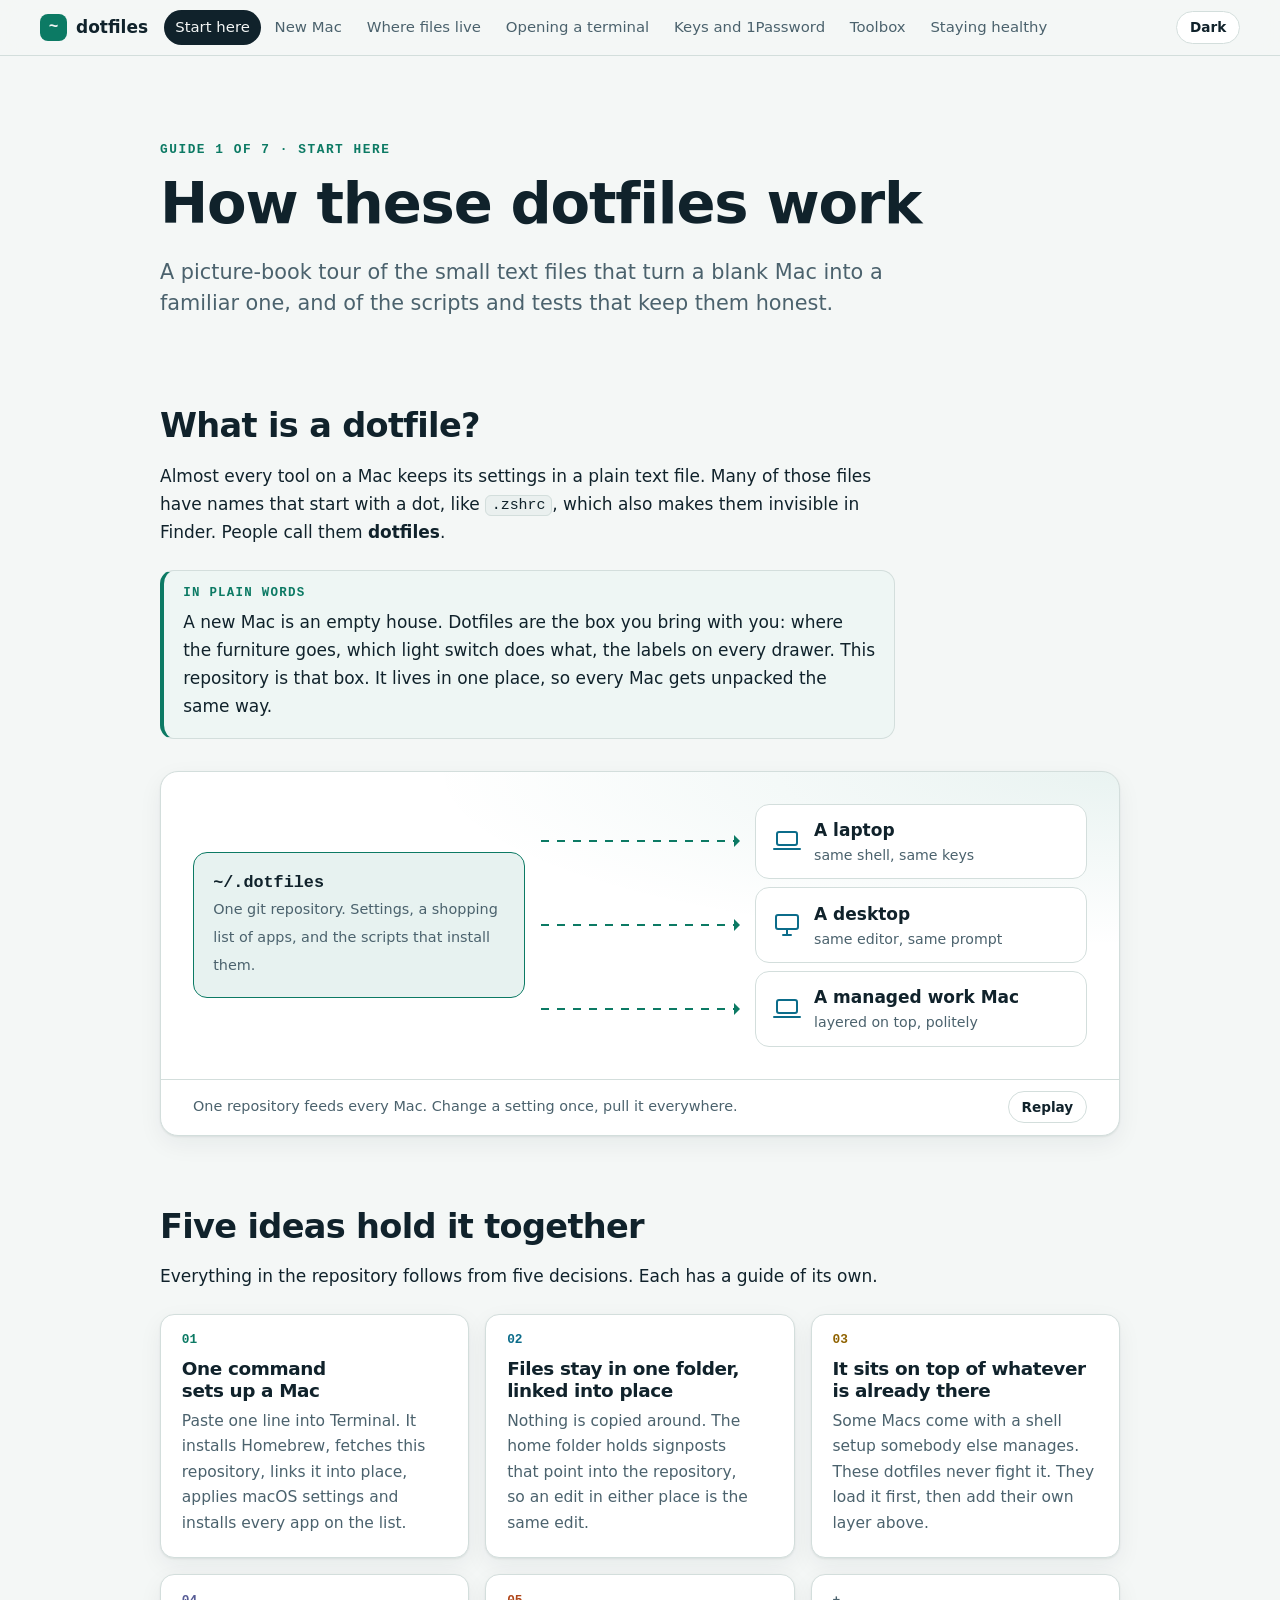
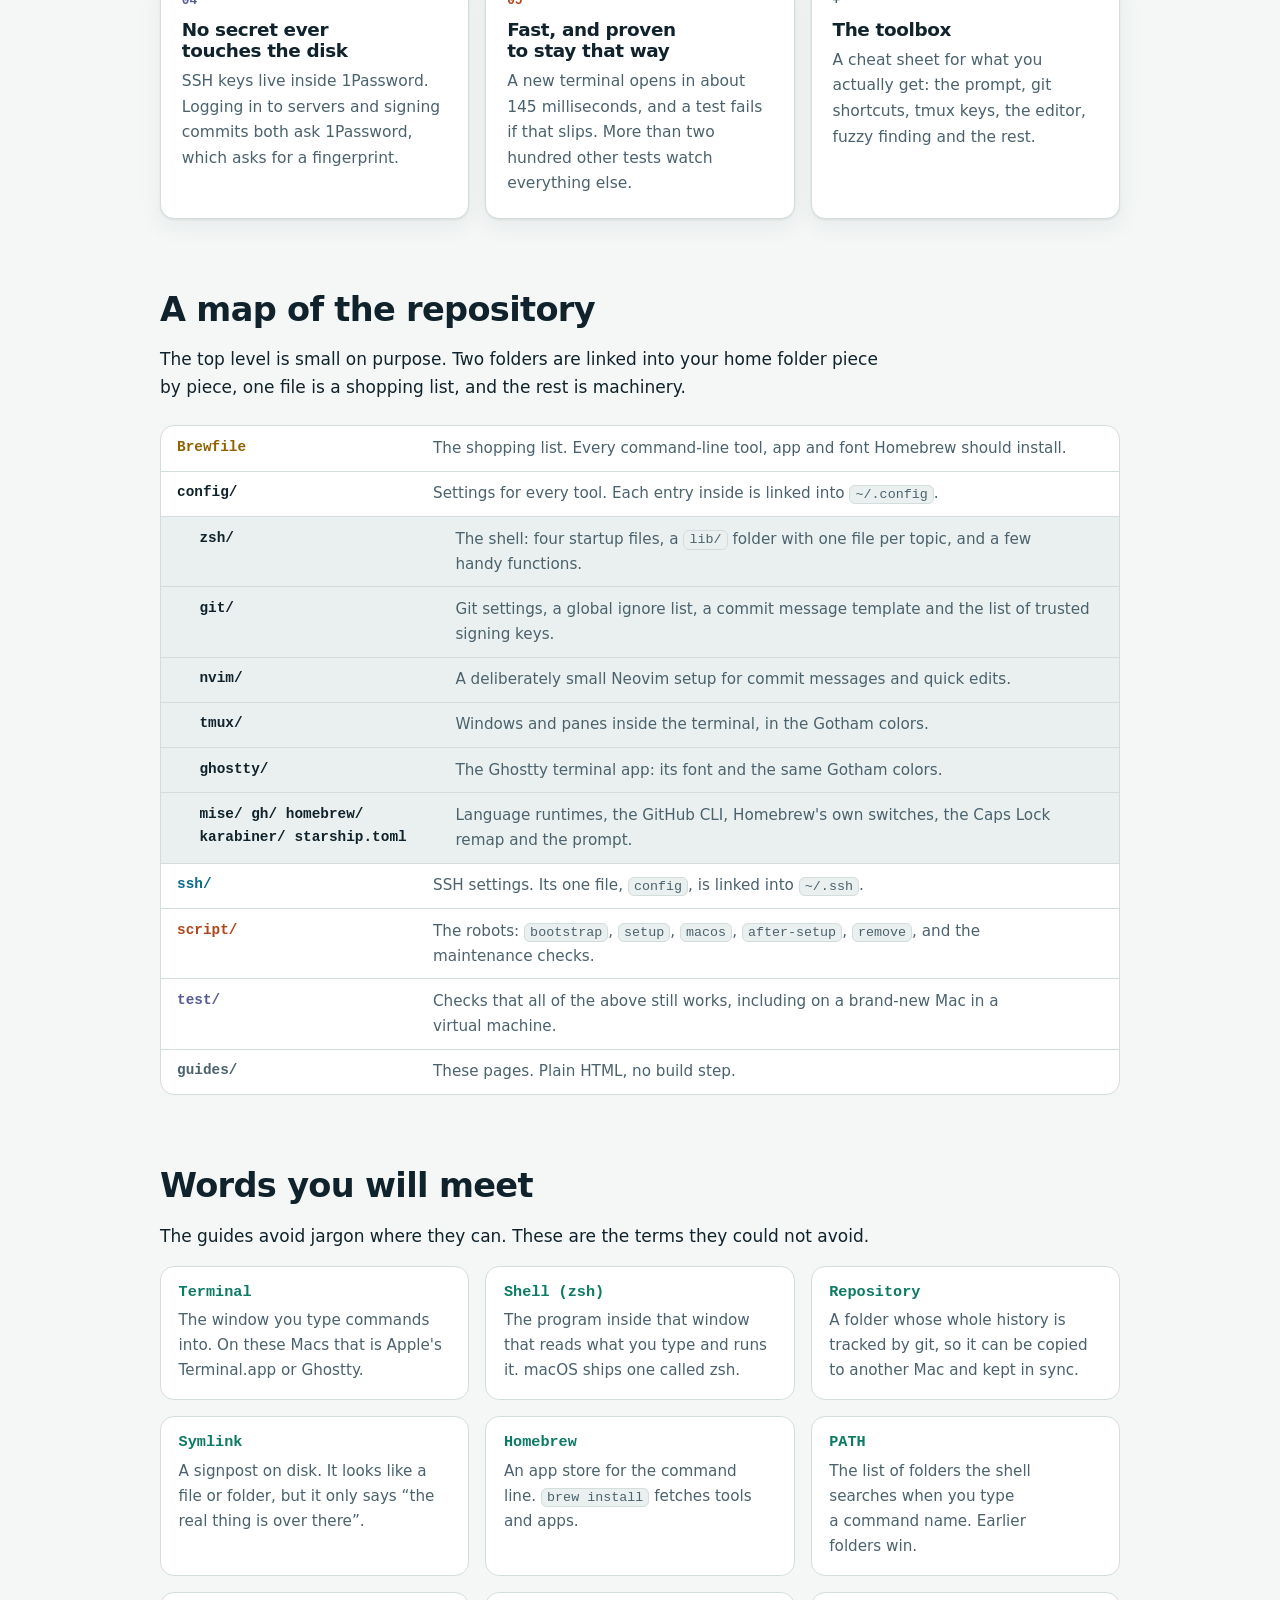
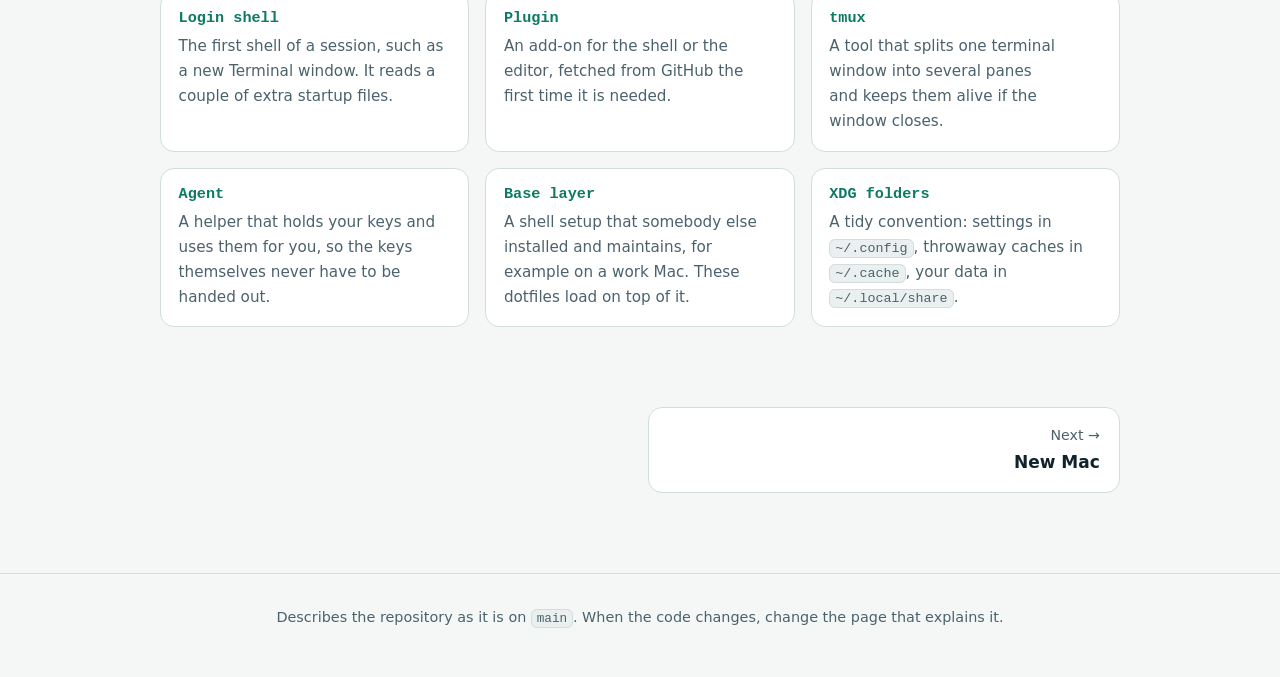
==== guides/index.html @ 1964bd4e "docs: add illustrated guides explaining how the dotfiles work Seven plain-HTML pages under guides/, " ====
<!doctype html>
<html lang="en">
<head>
  <meta charset="utf-8">
  <meta name="viewport" content="width=device-width, initial-scale=1">
  <title>Start here · Dotfiles guides</title>
  <meta name="description" content="A picture-book tour of what these dotfiles do and how they work.">
  <script>
    document.documentElement.classList.add("js");
    try {
      const theme = localStorage.getItem("guides-theme");
      if (theme) document.documentElement.dataset.theme = theme;
    } catch {}
  </script>
  <link rel="stylesheet" href="assets/guide.css">
  <script defer src="assets/guide.js"></script>
</head>
<body>
  <header class="site-header">
    <a class="brand" href="index.html"><span class="brand-mark" aria-hidden="true">~</span> dotfiles</a>
    <nav class="site-nav" aria-label="Guides"><a href="index.html">All guides</a></nav>
    <button class="btn" type="button" data-theme-toggle hidden>Theme</button>
  </header>

  <main>
    <section class="hero">
      <p class="eyebrow">Guide 1 of 7 · Start here</p>
      <h1>How these dotfiles work</h1>
      <p class="lede">A picture-book tour of the small text files that turn a blank Mac into a familiar one, and of the scripts and tests that keep them honest.</p>
    </section>

    <h2 id="what">What is a dotfile?</h2>
    <p>Almost every tool on a Mac keeps its settings in a plain text file. Many of those files have names that start with a dot, like <code>.zshrc</code>, which also makes them invisible in Finder. People call them <strong>dotfiles</strong>.</p>

    <div class="callout">
      <p class="callout-title">In plain words</p>
      <p>A new Mac is an empty house. Dotfiles are the box you bring with you: where the furniture goes, which light switch does what, the labels on every drawer. This repository is that box. It lives in one place, so every Mac gets unpacked the same way.</p>
    </div>

    <figure class="fig" data-animate>
      <div class="fig-body">
        <div class="hub">
          <div class="hub-repo seq">
            <strong>~/.dotfiles</strong>
            <span>One git repository. Settings, a shopping list of apps, and the scripts that install them.</span>
          </div>
          <div class="wire down only-narrow seq"></div>
          <div class="wire only-wide seq"></div>
          <div class="mac seq">
            <svg viewBox="0 0 32 32" fill="none" stroke="currentColor" stroke-width="2" stroke-linecap="round" stroke-linejoin="round" aria-hidden="true"><rect x="6" y="7" width="20" height="13" rx="2"/><path d="M3 24h26"/></svg>
            <span>A laptop <small>same shell, same keys</small></span>
          </div>
          <div class="wire only-wide seq"></div>
          <div class="mac seq">
            <svg viewBox="0 0 32 32" fill="none" stroke="currentColor" stroke-width="2" stroke-linecap="round" stroke-linejoin="round" aria-hidden="true"><rect x="5" y="6" width="22" height="14" rx="2"/><path d="M12 26h8M16 20v6"/></svg>
            <span>A desktop <small>same editor, same prompt</small></span>
          </div>
          <div class="wire only-wide seq"></div>
          <div class="mac seq">
            <svg viewBox="0 0 32 32" fill="none" stroke="currentColor" stroke-width="2" stroke-linecap="round" stroke-linejoin="round" aria-hidden="true"><rect x="6" y="7" width="20" height="13" rx="2"/><path d="M3 24h26"/></svg>
            <span>A managed work Mac <small>layered on top, politely</small></span>
          </div>
        </div>
      </div>
      <figcaption>
        <span>One repository feeds every Mac. Change a setting once, pull it everywhere.</span>
        <button class="btn" type="button" data-replay>Replay</button>
      </figcaption>
    </figure>

    <h2 id="ideas">Five ideas hold it together</h2>
    <p>Everything in the repository follows from five decisions. Each has a guide of its own.</p>

    <ul class="cards">
      <li class="card">
        <span class="card-num">01</span>
        <h3><a href="install.html">One command sets up a Mac</a></h3>
        <p>Paste one line into Terminal. It installs Homebrew, fetches this repository, links it into place, applies macOS settings and installs every app on the list.</p>
      </li>
      <li class="card tone-cyan">
        <span class="card-num">02</span>
        <h3><a href="layout.html">Files stay in one folder, linked into place</a></h3>
        <p>Nothing is copied around. The home folder holds signposts that point into the repository, so an edit in either place is the same edit.</p>
      </li>
      <li class="card tone-yellow">
        <span class="card-num">03</span>
        <h3><a href="shell.html">It sits on top of whatever is already there</a></h3>
        <p>Some Macs come with a shell setup somebody else manages. These dotfiles never fight it. They load it first, then add their own layer above.</p>
      </li>
      <li class="card tone-violet">
        <span class="card-num">04</span>
        <h3><a href="keys.html">No secret ever touches the disk</a></h3>
        <p>SSH keys live inside 1Password. Logging in to servers and signing commits both ask 1Password, which asks for a fingerprint.</p>
      </li>
      <li class="card tone-orange">
        <span class="card-num">05</span>
        <h3><a href="tests.html">Fast, and proven to stay that way</a></h3>
        <p>A new terminal opens in about 145 milliseconds, and a test fails if that slips. More than two hundred other tests watch everything else.</p>
      </li>
      <li class="card tone-muted">
        <span class="card-num">+</span>
        <h3><a href="tools.html">The toolbox</a></h3>
        <p>A cheat sheet for what you actually get: the prompt, git shortcuts, tmux keys, the editor, fuzzy finding and the rest.</p>
      </li>
    </ul>

    <h2 id="map">A map of the repository</h2>
    <p>The top level is small on purpose. Two folders are linked into your home folder piece by piece, one file is a shopping list, and the rest is machinery.</p>

    <ul class="tree">
      <li><span class="path tone-yellow">Brewfile</span><span class="what">The shopping list. Every command-line tool, app and font Homebrew should install.</span></li>
      <li><span class="path">config/</span><span class="what">Settings for every tool. Each entry inside is linked into <code>~/.config</code>.</span></li>
      <li class="sub"><span class="path">zsh/</span><span class="what">The shell: four startup files, a <code>lib/</code> folder with one file per topic, and a few handy functions.</span></li>
      <li class="sub"><span class="path">git/</span><span class="what">Git settings, a global ignore list, a commit message template and the list of trusted signing keys.</span></li>
      <li class="sub"><span class="path">nvim/</span><span class="what">A deliberately small Neovim setup for commit messages and quick edits.</span></li>
      <li class="sub"><span class="path">tmux/</span><span class="what">Windows and panes inside the terminal, in the Gotham colors.</span></li>
      <li class="sub"><span class="path">ghostty/</span><span class="what">The Ghostty terminal app: its font and the same Gotham colors.</span></li>
      <li class="sub"><span class="path">mise/ gh/ homebrew/ karabiner/ starship.toml</span><span class="what">Language runtimes, the GitHub CLI, Homebrew's own switches, the Caps Lock remap and the prompt.</span></li>
      <li><span class="path tone-cyan">ssh/</span><span class="what">SSH settings. Its one file, <code>config</code>, is linked into <code>~/.ssh</code>.</span></li>
      <li><span class="path tone-orange">script/</span><span class="what">The robots: <code>bootstrap</code>, <code>setup</code>, <code>macos</code>, <code>after-setup</code>, <code>remove</code>, and the maintenance checks.</span></li>
      <li><span class="path tone-violet">test/</span><span class="what">Checks that all of the above still works, including on a brand-new Mac in a virtual machine.</span></li>
      <li><span class="path tone-muted">guides/</span><span class="what">These pages. Plain HTML, no build step.</span></li>
    </ul>

    <h2 id="glossary">Words you will meet</h2>
    <p>The guides avoid jargon where they can. These are the terms they could not avoid.</p>

    <dl class="glossary">
      <div><dt>Terminal</dt><dd>The window you type commands into. On these Macs that is Apple's Terminal.app or Ghostty.</dd></div>
      <div><dt>Shell (zsh)</dt><dd>The program inside that window that reads what you type and runs it. macOS ships one called zsh.</dd></div>
      <div><dt>Repository</dt><dd>A folder whose whole history is tracked by git, so it can be copied to another Mac and kept in sync.</dd></div>
      <div><dt>Symlink</dt><dd>A signpost on disk. It looks like a file or folder, but it only says “the real thing is over there”.</dd></div>
      <div><dt>Homebrew</dt><dd>An app store for the command line. <code>brew install</code> fetches tools and apps.</dd></div>
      <div><dt>PATH</dt><dd>The list of folders the shell searches when you type a command name. Earlier folders win.</dd></div>
      <div><dt>Login shell</dt><dd>The first shell of a session, such as a new Terminal window. It reads a couple of extra startup files.</dd></div>
      <div><dt>Plugin</dt><dd>An add-on for the shell or the editor, fetched from GitHub the first time it is needed.</dd></div>
      <div><dt>tmux</dt><dd>A tool that splits one terminal window into several panes and keeps them alive if the window closes.</dd></div>
      <div><dt>Agent</dt><dd>A helper that holds your keys and uses them for you, so the keys themselves never have to be handed out.</dd></div>
      <div><dt>Base layer</dt><dd>A shell setup that somebody else installed and maintains, for example on a work Mac. These dotfiles load on top of it.</dd></div>
      <div><dt>XDG folders</dt><dd>A tidy convention: settings in <code>~/.config</code>, throwaway caches in <code>~/.cache</code>, your data in <code>~/.local/share</code>.</dd></div>
    </dl>

    <nav class="pager" aria-label="Previous and next guide"></nav>
  </main>

  <footer class="site-footer">Describes the repository as it is on <code>main</code>. When the code changes, change the page that explains it.</footer>
</body>
</html>
---- guides/assets/guide.css ----
/*
 * Shared styles for the guides. No build step: plain CSS, opened straight from
 * disk. Every color is a token defined once below with light-dark(), so a
 * diagram never names a color of its own and both themes stay in step.
 */

@view-transition {
  navigation: auto;
}

:root {
  color-scheme: light dark;

  /* Gotham, the terminal theme this repo installs, and a daylight sibling. */
  --bg: light-dark(#f4f7f6, #0a1015);
  --surface: light-dark(#ffffff, #0f1920);
  --surface-2: light-dark(#eaf0ef, #15232c);
  --line: light-dark(#d3dedc, #21343f);
  --text: light-dark(#10222b, #d3ebe9);
  --muted: light-dark(#4b626d, #8fb0b3);
  --accent: light-dark(#0c7a64, #2fc4a1);
  --cyan: light-dark(#0b6c8a, #4bb3d1);
  --yellow: light-dark(#8f6200, #edb443);
  --orange: light-dark(#b0461a, #e07f4d);
  --red: light-dark(#b3261e, #ee6a5f);
  --violet: light-dark(#575c96, #a3a7d4);

  --font: system-ui, -apple-system, "Segoe UI", Roboto, sans-serif;
  --mono: ui-monospace, "SF Mono", "Fira Code", Menlo, Consolas, monospace;

  --radius: 14px;
  --gutter: clamp(16px, 4vw, 40px);
  --measure: 68ch;
  --shadow: 0 1px 2px light-dark(#10222b14, #0006), 0 8px 24px light-dark(#10222b0f, #0005);
}

:root[data-theme="light"] {
  color-scheme: light;
}

:root[data-theme="dark"] {
  color-scheme: dark;
}

*,
*::before,
*::after {
  box-sizing: border-box;
}

html {
  scroll-behavior: smooth;
  scroll-padding-top: 5rem;
  -webkit-text-size-adjust: 100%;
}

body {
  margin: 0;
  background: var(--bg);
  color: var(--text);
  font: 400 1.0625rem/1.65 var(--font);
  text-rendering: optimizeLegibility;
  overflow-wrap: break-word;
}

h1,
h2,
h3 {
  line-height: 1.15;
  letter-spacing: -0.02em;
  text-wrap: balance;
  margin: 0;
}

h1 {
  font-size: clamp(2.2rem, 6vw, 3.6rem);
  font-weight: 800;
}

h2 {
  font-size: clamp(1.5rem, 3.4vw, 2.1rem);
  font-weight: 750;
  margin-top: 4.5rem;
}

h3 {
  font-size: 1.15rem;
  font-weight: 700;
  margin-top: 2rem;
}

p,
ul,
ol,
dl {
  text-wrap: pretty;
  margin: 1rem 0 0;
}

a {
  color: var(--accent);
  text-underline-offset: 0.2em;
  text-decoration-thickness: 1px;
}

a:hover {
  text-decoration-thickness: 2px;
}

:focus-visible {
  outline: 2px solid var(--cyan);
  outline-offset: 3px;
  border-radius: 4px;
}

code,
kbd,
pre {
  font-family: var(--mono);
  font-size: 0.88em;
}

code {
  background: var(--surface-2);
  border: 1px solid var(--line);
  border-radius: 6px;
  padding: 0.08em 0.38em;
  white-space: nowrap;
}

kbd {
  background: var(--surface);
  border: 1px solid var(--line);
  border-bottom-width: 3px;
  border-radius: 6px;
  padding: 0.05em 0.45em;
  white-space: nowrap;
}

pre {
  position: relative;
  margin: 1.25rem 0 0;
  padding: 1rem 1.1rem;
  background: var(--surface);
  border: 1px solid var(--line);
  border-radius: var(--radius);
  overflow-x: auto;
  line-height: 1.55;
}

pre code {
  background: none;
  border: 0;
  padding: 0;
  white-space: pre;
  font-size: 1em;
}

pre .dim {
  color: var(--muted);
}

.copy {
  position: absolute;
  top: 0.55rem;
  right: 0.55rem;
}

/* ------------------------------------------------------------------ chrome */

.site-header {
  position: sticky;
  top: 0;
  z-index: 10;
  display: flex;
  align-items: center;
  gap: 1rem;
  padding: 0.6rem var(--gutter);
  background: color-mix(in srgb, var(--bg) 82%, transparent);
  backdrop-filter: blur(12px) saturate(1.4);
  border-bottom: 1px solid var(--line);
}

.brand {
  display: inline-flex;
  align-items: center;
  gap: 0.55rem;
  font-weight: 750;
  color: var(--text);
  text-decoration: none;
  white-space: nowrap;
}

.brand-mark {
  display: grid;
  place-items: center;
  inline-size: 1.7rem;
  block-size: 1.7rem;
  border-radius: 8px;
  background: var(--accent);
  color: var(--bg);
  font: 800 1rem/1 var(--mono);
}

.site-nav {
  display: flex;
  gap: 0.15rem;
  flex: 1;
  overflow-x: auto;
  scrollbar-width: none;
  mask-image: linear-gradient(90deg, #000 calc(100% - 24px), transparent);
}

.site-nav a {
  padding: 0.35rem 0.7rem;
  border-radius: 999px;
  color: var(--muted);
  font-size: 0.93rem;
  text-decoration: none;
  white-space: nowrap;
}

.site-nav a:hover {
  color: var(--text);
  background: var(--surface-2);
}

.site-nav a[aria-current="page"] {
  color: var(--bg);
  background: var(--text);
}

.btn {
  display: inline-flex;
  align-items: center;
  gap: 0.4rem;
  padding: 0.35rem 0.8rem;
  border: 1px solid var(--line);
  border-radius: 999px;
  background: var(--surface);
  color: var(--text);
  font: 600 0.85rem/1.4 var(--font);
  cursor: pointer;
}

.btn:hover {
  border-color: var(--accent);
}

.btn[aria-pressed="true"] {
  background: var(--accent);
  border-color: var(--accent);
  color: var(--bg);
}

main {
  max-inline-size: 1040px;
  margin-inline: auto;
  padding: 0 var(--gutter) 5rem;
}

main > :where(p, ul, ol, dl, h2, h3, .callout, pre) {
  max-inline-size: var(--measure);
}

.hero {
  padding: clamp(2.5rem, 8vw, 5.5rem) 0 1rem;
}

.eyebrow {
  margin: 0 0 0.9rem;
  color: var(--accent);
  font: 700 0.8rem/1 var(--mono);
  letter-spacing: 0.12em;
  text-transform: uppercase;
}

.lede {
  max-inline-size: 60ch;
  margin-top: 1.2rem;
  color: var(--muted);
  font-size: clamp(1.1rem, 2.2vw, 1.3rem);
  line-height: 1.5;
}

.pager {
  display: grid;
  grid-template-columns: 1fr 1fr;
  gap: 1rem;
  margin-top: 5rem;
}

.pager a {
  display: block;
  padding: 1rem 1.2rem;
  border: 1px solid var(--line);
  border-radius: var(--radius);
  background: var(--surface);
  color: var(--text);
  font-weight: 700;
  text-decoration: none;
  transition: border-color 0.2s, translate 0.2s;
}

.pager a:hover {
  border-color: var(--accent);
  translate: 0 -2px;
}

.pager small {
  display: block;
  color: var(--muted);
  font-weight: 500;
}

.pager .next {
  grid-column: 2;
  text-align: end;
}

.site-footer {
  padding: 2rem var(--gutter) 3rem;
  border-top: 1px solid var(--line);
  color: var(--muted);
  font-size: 0.9rem;
  text-align: center;
}

/* ---------------------------------------------------------------- callouts */

.callout {
  margin-top: 1.5rem;
  padding: 1rem 1.2rem 1.1rem;
  border: 1px solid var(--line);
  border-inline-start: 4px solid var(--tone, var(--accent));
  border-radius: var(--radius);
  background: color-mix(in srgb, var(--tone, var(--accent)) 7%, var(--surface));
}

.callout > :first-child {
  margin-top: 0;
}

.callout-title {
  color: var(--tone, var(--accent));
  font: 700 0.78rem/1 var(--mono);
  letter-spacing: 0.1em;
  text-transform: uppercase;
}

.callout-title + p {
  margin-top: 0.5rem;
}

.callout.note {
  --tone: var(--cyan);
}

.callout.warn {
  --tone: var(--orange);
}

/* ------------------------------------------------------------------- cards */

.cards {
  max-inline-size: none;
  display: grid;
  grid-template-columns: repeat(auto-fit, minmax(min(100%, 270px), 1fr));
  gap: 1rem;
  margin: 1.5rem 0 0;
  padding: 0;
  list-style: none;
}

.card {
  position: relative;
  padding: 1.2rem 1.3rem 1.3rem;
  border: 1px solid var(--line);
  border-radius: var(--radius);
  background: var(--surface);
  box-shadow: var(--shadow);
  transition: translate 0.2s, border-color 0.2s;
}

.card:has(a:hover),
.card:has(a:focus-visible) {
  translate: 0 -3px;
  border-color: var(--tone, var(--accent));
}

.card h3 {
  margin: 0;
}

.card h3 a {
  color: var(--text);
  text-decoration: none;
}

/* The whole card is the link target. */
.card h3 a::after {
  content: "";
  position: absolute;
  inset: 0;
}

.card p {
  margin-top: 0.5rem;
  color: var(--muted);
  font-size: 0.97rem;
}

.card-num {
  display: block;
  margin-bottom: 0.7rem;
  color: var(--tone, var(--accent));
  font: 700 0.8rem/1 var(--mono);
}

.card ul {
  padding-inline-start: 1.1rem;
  color: var(--muted);
  font-size: 0.95rem;
}

/* ------------------------------------------------------------------ tables */

.table-wrap {
  margin-top: 1.5rem;
  overflow-x: auto;
  border: 1px solid var(--line);
  border-radius: var(--radius);
  background: var(--surface);
}

table {
  inline-size: 100%;
  border-collapse: collapse;
  font-size: 0.95rem;
}

th,
td {
  padding: 0.65rem 1rem;
  text-align: start;
  vertical-align: top;
  border-bottom: 1px solid var(--line);
}

tr:last-child > td {
  border-bottom: 0;
}

th {
  color: var(--muted);
  font: 700 0.75rem/1.4 var(--mono);
  letter-spacing: 0.08em;
  text-transform: uppercase;
  background: var(--surface-2);
}

/* ----------------------------------------------------------------- figures */

.fig {
  margin: 2rem 0 0;
  border: 1px solid var(--line);
  border-radius: calc(var(--radius) + 4px);
  background:
    radial-gradient(120% 80% at 100% 0%, color-mix(in srgb, var(--accent) 9%, transparent), transparent 60%),
    var(--surface);
  box-shadow: var(--shadow);
  overflow: hidden;
}

.fig-body {
  padding: clamp(1rem, 3vw, 2rem);
}

.fig figcaption {
  display: flex;
  align-items: center;
  justify-content: space-between;
  gap: 1rem;
  padding: 0.7rem clamp(1rem, 3vw, 2rem);
  border-top: 1px solid var(--line);
  color: var(--muted);
  font-size: 0.9rem;
}

/*
 * Anything with .seq inside a [data-animate] figure rises into place in
 * document order. guide.js numbers them (--i), so adding a step to a diagram is
 * just adding the element.
 */
.js [data-animate]:not(.is-playing) .seq {
  opacity: 0;
}

.is-playing .seq {
  animation: rise 0.55s cubic-bezier(0.2, 0.8, 0.2, 1) both;
  animation-delay: calc(var(--i, 0) * var(--step, 140ms));
}

@keyframes rise {
  from {
    opacity: 0;
    translate: 0 14px;
  }
}

@keyframes march {
  to {
    background-position: 16px 0;
  }
}

@keyframes march-down {
  to {
    background-position: 0 16px;
  }
}

@keyframes pulse {
  50% {
    box-shadow: 0 0 0 8px color-mix(in srgb, var(--tone, var(--accent)) 0%, transparent);
  }
}

/* A dashed connector whose dashes travel in the direction of the arrow. */
.wire {
  position: relative;
  flex: 1;
  min-inline-size: 2.5rem;
  block-size: 2px;
  background: repeating-linear-gradient(90deg, var(--tone, var(--accent)) 0 8px, transparent 8px 16px);
  animation: march 0.7s linear infinite;
}

.wire::after {
  content: "";
  position: absolute;
  inset-inline-end: -1px;
  top: 50%;
  translate: 0 -50%;
  border: 6px solid transparent;
  border-inline-start-color: var(--tone, var(--accent));
  border-inline-end-width: 0;
}

.wire.down {
  flex: none;
  inline-size: 2px;
  min-inline-size: 0;
  block-size: 2rem;
  margin-inline: auto;
  background: repeating-linear-gradient(180deg, var(--tone, var(--accent)) 0 8px, transparent 8px 16px);
  animation-name: march-down;
}

.wire.down::after {
  inset: auto auto -1px 50%;
  translate: -50% 0;
  border: 6px solid transparent;
  border-top-color: var(--tone, var(--accent));
  border-bottom-width: 0;
}

.chip {
  display: inline-flex;
  align-items: center;
  gap: 0.45rem;
  padding: 0.4rem 0.75rem;
  border: 1px solid color-mix(in srgb, var(--tone, var(--accent)) 45%, var(--line));
  border-radius: 10px;
  background: color-mix(in srgb, var(--tone, var(--accent)) 10%, var(--surface));
  font: 600 0.88rem/1.3 var(--mono);
}

.chip small {
  color: var(--muted);
  font: 500 0.8rem/1.3 var(--font);
}

.tone-green {
  --tone: var(--accent);
}

.tone-cyan {
  --tone: var(--cyan);
}

.tone-yellow {
  --tone: var(--yellow);
}

.tone-orange {
  --tone: var(--orange);
}

.tone-violet {
  --tone: var(--violet);
}

.tone-red {
  --tone: var(--red);
}

.tone-muted {
  --tone: var(--muted);
}

/* -------------------------------------------------- hub: one repo, many Macs */

.hub {
  display: grid;
  grid-template-columns: minmax(0, 1fr) minmax(3rem, 0.6fr) minmax(0, 1fr);
  align-items: center;
  gap: 0.5rem 1rem;
}

.hub-repo {
  grid-row: 1 / span 3;
  padding: 1.2rem;
  border: 1px solid var(--accent);
  border-radius: var(--radius);
  background: color-mix(in srgb, var(--accent) 10%, var(--surface));
  animation: pulse 2.4s ease-in-out infinite;
  box-shadow: 0 0 0 0 color-mix(in srgb, var(--accent) 40%, transparent);
}

.hub-repo strong {
  display: block;
  font: 700 1.05rem/1.3 var(--mono);
}

.hub-repo span {
  color: var(--muted);
  font-size: 0.9rem;
}

.mac {
  display: flex;
  align-items: center;
  gap: 0.7rem;
  padding: 0.7rem 0.9rem;
  border: 1px solid var(--line);
  border-radius: var(--radius);
  background: var(--surface);
  font-weight: 650;
}

.mac svg {
  flex: none;
  inline-size: 2rem;
  block-size: 2rem;
  color: var(--cyan);
}

.mac small {
  display: block;
  color: var(--muted);
  font-weight: 450;
}

.only-narrow {
  display: none;
}

@media (width < 600px) {
  .hub {
    grid-template-columns: 1fr;
  }

  .hub-repo {
    grid-row: auto;
  }

  .only-wide {
    display: none;
  }

  .only-narrow {
    display: block;
  }
}

/* -------------------------------------------------------------- repo tree */

.tree {
  max-inline-size: none;
  margin: 1.5rem 0 0;
  padding: 0;
  list-style: none;
  border: 1px solid var(--line);
  border-radius: var(--radius);
  background: var(--surface);
  overflow: hidden;
}

.tree li {
  display: grid;
  grid-template-columns: minmax(9.5rem, 15rem) 1fr;
  gap: 0.25rem 1rem;
  padding: 0.6rem 1rem;
  border-bottom: 1px solid var(--line);
}

.tree li:last-child {
  border-bottom: 0;
}

.tree li.sub {
  padding-inline-start: 2.4rem;
  background: var(--surface-2);
}

.tree .path {
  font: 650 0.9rem/1.6 var(--mono);
  color: var(--tone, var(--text));
}

.tree .what {
  color: var(--muted);
  font-size: 0.95rem;
}

@media (width < 560px) {
  .tree li {
    grid-template-columns: 1fr;
  }
}

/* ------------------------------------------------- timeline (install steps) */

.timeline {
  --step: 220ms;
  margin: 0;
  padding: 0;
  list-style: none;
  counter-reset: step;
}

.timeline li {
  position: relative;
  display: grid;
  grid-template-columns: 2.4rem 1fr;
  gap: 0 1rem;
  padding-bottom: 1.4rem;
  counter-increment: step;
}

.timeline li::before {
  content: counter(step);
  z-index: 1;
  display: grid;
  place-items: center;
  inline-size: 2.4rem;
  block-size: 2.4rem;
  border: 2px solid var(--tone, var(--accent));
  border-radius: 50%;
  background: var(--surface);
  color: var(--tone, var(--accent));
  font: 700 0.9rem/1 var(--mono);
}

/* The rail between two numbered dots, with dashes that travel downward. */
.timeline li:not(:last-child)::after {
  content: "";
  position: absolute;
  inset: 2.4rem auto 0 calc(1.2rem - 1px);
  inline-size: 2px;
  background: repeating-linear-gradient(180deg, var(--line) 0 8px, transparent 8px 16px);
  animation: march-down 0.9s linear infinite;
}

.timeline h3 {
  margin: 0.35rem 0 0;
  font-size: 1.05rem;
}

.timeline p {
  margin-top: 0.3rem;
  color: var(--muted);
  font-size: 0.97rem;
}

.timeline .who {
  display: inline-block;
  margin-inline-start: 0.4rem;
  padding: 0.1rem 0.5rem;
  border-radius: 999px;
  background: color-mix(in srgb, var(--tone, var(--accent)) 14%, transparent);
  color: var(--tone, var(--accent));
  font: 600 0.72rem/1.5 var(--mono);
  vertical-align: 0.15em;
  white-space: nowrap;
}

.timeline .you {
  --tone: var(--yellow);
}

/* --------------------------------------------- link map (home to the repo) */

.linkmap {
  --step: 260ms;
  display: grid;
  gap: 0.9rem;
  margin: 0;
  padding: 0;
  list-style: none;
}

.linkmap-head,
.linkmap li {
  display: grid;
  grid-template-columns: minmax(0, 1fr) minmax(3rem, 0.5fr) minmax(0, 1.3fr);
  align-items: center;
  gap: 0.8rem;
}

.linkmap-head {
  margin-bottom: 0.7rem;
  color: var(--muted);
  font: 700 0.75rem/1 var(--mono);
  letter-spacing: 0.1em;
  text-transform: uppercase;
}

.linkmap-head span:last-child {
  grid-column: 3;
}

.linkmap .chip {
  inline-size: 100%;
  flex-direction: column;
  align-items: flex-start;
  gap: 0.1rem;
}

.linkmap .home {
  --tone: var(--cyan);
}

/* A heading for one real folder, and the rows inside it. */
.linkmap-group {
  margin: 1.4rem 0 0.6rem;
  font: 700 0.92rem/1.4 var(--mono);
}

.linkmap-group small {
  margin-inline-start: 0.4rem;
  color: var(--muted);
  font: 500 0.85rem/1.4 var(--font);
}

.linkmap-head + .linkmap-group {
  margin-top: 0;
}

/* A file that is not a link: it stays in the home folder, so no wire. */
.linkmap .stays .chip {
  --tone: var(--muted);
  border-style: dashed;
}

.linkmap .stays .note {
  grid-column: 2 / -1;
  color: var(--muted);
  font-size: 0.9rem;
}

@media (width < 620px) {
  .linkmap-head {
    display: none;
  }

  .linkmap li {
    grid-template-columns: 1fr;
    gap: 0.3rem;
    padding-bottom: 0.6rem;
  }

  .linkmap .stays .note {
    grid-column: 1;
  }

  .linkmap .wire {
    inline-size: 2px;
    min-inline-size: 0;
    block-size: 1.6rem;
    margin-inline-start: 1.5rem;
    background: repeating-linear-gradient(180deg, var(--accent) 0 8px, transparent 8px 16px);
    animation-name: march-down;
  }

  .linkmap .wire::after {
    inset: auto auto -1px 50%;
    translate: -50% 0;
    border: 6px solid transparent;
    border-top-color: var(--accent);
    border-bottom-width: 0;
  }
}

/* Moving a file aside: the old file slides out, the link drops in. */
.aside-demo {
  display: grid;
  grid-template-columns: repeat(auto-fit, minmax(min(100%, 230px), 1fr));
  gap: 1rem;
}

/* Each case borrows the grid's rows, so headings, chips and text line up
   across the three columns however many chips a case holds. */
.aside-case {
  display: grid;
  grid-row: span 3;
  grid-template-rows: subgrid;
  gap: 0;
  padding: 1rem;
  border: 1px dashed var(--line);
  border-radius: var(--radius);
}

.aside-case h3 {
  margin: 0 0 0.8rem;
  font-size: 0.95rem;
}

.aside-case p {
  margin-top: 0.9rem;
  color: var(--muted);
  font-size: 0.92rem;
}

.slot {
  display: grid;
  gap: 0.4rem;
  align-content: start;
}

.slot .chip {
  flex-direction: column;
  align-items: flex-start;
  gap: 0.1rem;
}

.is-playing .slide-out {
  animation: slide-out 0.9s 0.6s cubic-bezier(0.2, 0.8, 0.2, 1) both;
}

.is-playing .drop-in {
  animation: rise 0.6s 1.3s both;
}

.js [data-animate]:not(.is-playing) .drop-in {
  opacity: 0;
}

@keyframes slide-out {
  from {
    translate: 0 -3.7rem;
  }
}

/* ------------------------------------------------ walkthrough (shell start) */

.walk-bar {
  display: flex;
  flex-wrap: wrap;
  align-items: center;
  gap: 0.5rem;
}

.walk-count {
  margin-inline-start: auto;
  color: var(--muted);
  font: 600 0.85rem/1 var(--mono);
}

.walk-panel {
  min-block-size: 7.5rem;
  margin-top: 1rem;
  padding: 1rem 1.2rem;
  border: 1px solid var(--tone, var(--accent));
  border-radius: var(--radius);
  background: color-mix(in srgb, var(--tone, var(--accent)) 9%, var(--surface));
  transition: border-color 0.3s, background-color 0.3s;
}

.walk-panel strong {
  display: block;
  font-size: 1.1rem;
}

.walk-panel .where {
  color: var(--tone, var(--accent));
  font: 700 0.78rem/1 var(--mono);
  letter-spacing: 0.08em;
  text-transform: uppercase;
}

.walk-panel p {
  margin-top: 0.4rem;
}

.stages {
  display: grid;
  grid-template-columns: repeat(auto-fit, minmax(min(100%, 210px), 1fr));
  gap: 0.9rem;
  align-items: start;
  margin-top: 1.2rem;
}

.stage {
  padding: 0.9rem;
  border: 1px solid color-mix(in srgb, var(--tone) 40%, var(--line));
  border-top: 4px solid var(--tone);
  border-radius: var(--radius);
  background: var(--surface);
}

.stage h3 {
  margin: 0;
  font: 700 0.95rem/1.3 var(--mono);
}

.stage h3 small {
  display: block;
  margin-top: 0.2rem;
  color: var(--muted);
  font: 500 0.8rem/1.3 var(--font);
}

.stage ol {
  margin: 0.8rem 0 0;
  padding: 0;
  list-style: none;
  display: grid;
  gap: 0.35rem;
}

.stage li {
  padding: 0.4rem 0.6rem;
  border: 1px solid transparent;
  border-radius: 9px;
  font-size: 0.92rem;
  line-height: 1.35;
}

.stage li strong {
  font-weight: 600;
}

.stage .explain {
  display: block;
  margin-top: 0.2rem;
  color: var(--muted);
  font-size: 0.9rem;
}

.js .stage .explain {
  display: none;
}

.js .stage li {
  cursor: pointer;
  background: var(--surface-2);
  transition: background-color 0.2s, border-color 0.2s, scale 0.2s;
}

.js .stage li:hover {
  border-color: var(--tone);
}

.js .stage li.is-done {
  background: color-mix(in srgb, var(--tone) 12%, var(--surface));
}

.js .stage li.is-active {
  border-color: var(--tone);
  background: color-mix(in srgb, var(--tone) 24%, var(--surface));
  scale: 1.03;
}

/* --------------------------------------------------------- stack of layers */

.layers {
  --step: 320ms;
  /* Written bottom layer first, drawn bottom layer lowest. */
  display: flex;
  flex-direction: column-reverse;
  gap: 0.6rem;
  max-inline-size: 34rem;
  margin: 0 auto;
  padding: 0;
  list-style: none;
}

.layers li {
  padding: 0.8rem 1rem;
  border: 1px solid color-mix(in srgb, var(--tone, var(--accent)) 50%, var(--line));
  border-radius: var(--radius);
  background: color-mix(in srgb, var(--tone, var(--accent)) 12%, var(--surface));
}

.layers strong {
  display: block;
  font: 700 0.92rem/1.4 var(--mono);
}

.layers span {
  color: var(--muted);
  font-size: 0.92rem;
}

.layers-note {
  margin: 0.8rem auto 0;
  max-inline-size: 34rem;
  color: var(--muted);
  font: 600 0.8rem/1.4 var(--mono);
  text-align: center;
}

/* ---------------------------------------------------------- decision gates */

.gates {
  --step: 200ms;
  display: flex;
  flex-wrap: wrap;
  align-items: center;
  gap: 0.5rem;
  margin: 0;
  padding: 0;
  list-style: none;
}

.gates li {
  display: flex;
  align-items: center;
  gap: 0.5rem;
}

.gates li:not(:last-child)::after {
  content: "→";
  color: var(--muted);
}

.outcomes {
  display: grid;
  grid-template-columns: repeat(auto-fit, minmax(min(100%, 200px), 1fr));
  gap: 0.8rem;
  margin-top: 1.2rem;
}

.outcome {
  padding: 0.8rem 1rem;
  border: 1px solid var(--line);
  border-radius: var(--radius);
  background: var(--surface);
  font-size: 0.93rem;
}

.outcome strong {
  display: block;
  color: var(--tone, var(--accent));
}

/* -------------------------------------------------------------- bar charts */

.bars {
  display: grid;
  gap: 0.9rem;
  margin: 0;
  padding: 0;
  list-style: none;
}

.bars li {
  display: grid;
  grid-template-columns: minmax(0, 13rem) 1fr auto;
  align-items: center;
  gap: 0.3rem 1rem;
  font-size: 0.93rem;
}

.bars .track {
  block-size: 1.1rem;
  border-radius: 999px;
  background: var(--surface-2);
  overflow: hidden;
}

.bars .fill {
  display: block;
  block-size: 100%;
  inline-size: max(calc(var(--v) / var(--max) * 100%), 6px);
  border-radius: inherit;
  background: var(--tone, var(--accent));
  transform-origin: left;
}

.js [data-animate]:not(.is-playing) .fill {
  scale: 0 1;
}

.is-playing .fill {
  animation: grow 1.1s cubic-bezier(0.2, 0.8, 0.2, 1) both;
  animation-delay: calc(var(--i, 0) * 180ms);
}

@keyframes grow {
  from {
    scale: 0 1;
  }
}

.bars .value {
  font: 700 0.9rem/1 var(--mono);
  font-variant-numeric: tabular-nums;
}

@media (width < 560px) {
  .bars li {
    grid-template-columns: 1fr auto;
  }

  .bars .label {
    grid-column: 1 / -1;
  }
}

/* Eager and deferred work on one time axis. */
.lanes {
  display: grid;
  gap: 0.5rem;
}

.lane {
  display: grid;
  grid-template-columns: 6.5rem 1fr;
  align-items: center;
  gap: 0.8rem;
  font-size: 0.88rem;
}

.lane-track {
  position: relative;
  block-size: 2rem;
  border-radius: 8px;
  background: var(--surface-2);
}

.lane-block {
  position: absolute;
  inset-block: 3px;
  inset-inline-start: var(--from);
  inline-size: calc(var(--to) - var(--from));
  display: grid;
  place-items: center;
  border-radius: 6px;
  background: var(--tone, var(--accent));
  color: var(--bg);
  font: 700 0.75rem/1 var(--mono);
  white-space: nowrap;
  overflow: hidden;
  transform-origin: left;
}

.js [data-animate]:not(.is-playing) .lane-block {
  scale: 0 1;
}

.is-playing .lane-block {
  animation: grow 0.8s cubic-bezier(0.2, 0.8, 0.2, 1) both;
  animation-delay: var(--at, 0s);
}

.lane-mark {
  position: absolute;
  inset-block: -0.4rem;
  inset-inline-start: var(--from);
  border-inline-start: 2px dashed var(--yellow);
}

.lanes-legend {
  margin-top: 0.8rem;
  color: var(--muted);
  font-size: 0.88rem;
}

.lanes-legend b {
  color: var(--yellow);
}

/* --------------------------------------------------- relay (who talks to who) */

.relay {
  --step: 150ms;
  display: flex;
  align-items: stretch;
  gap: 0.6rem;
}

.relay + .relay {
  margin-top: 1.4rem;
}

.relay-node {
  flex: 1.4;
  min-inline-size: 0;
  padding: 0.8rem 0.9rem;
  border: 1px solid color-mix(in srgb, var(--tone, var(--accent)) 50%, var(--line));
  border-radius: var(--radius);
  background: color-mix(in srgb, var(--tone, var(--accent)) 10%, var(--surface));
  font-size: 0.9rem;
  line-height: 1.4;
}

.relay-node strong {
  display: block;
  font: 700 0.9rem/1.4 var(--mono);
}

.relay-node span {
  color: var(--muted);
}

.relay-node code {
  white-space: normal;
  overflow-wrap: anywhere;
}

.relay .wire {
  align-self: center;
  flex: 0.35;
  min-inline-size: 1.5rem;
}

.relay-title {
  margin: 0 0 0.8rem;
  color: var(--muted);
  font: 700 0.78rem/1 var(--mono);
  letter-spacing: 0.1em;
  text-transform: uppercase;
}

.relay-title:not(:first-child) {
  margin-top: 2rem;
}

@media (width < 760px) {
  .relay {
    flex-direction: column;
    gap: 0.3rem;
  }

  .relay .wire {
    flex: none;
    inline-size: 2px;
    min-inline-size: 0;
    block-size: 1.5rem;
    align-self: flex-start;
    margin-inline-start: 1.5rem;
    background: repeating-linear-gradient(180deg, var(--tone, var(--accent)) 0 8px, transparent 8px 16px);
    animation-name: march-down;
  }

  .relay .wire::after {
    inset: auto auto -1px 50%;
    translate: -50% 0;
    border: 6px solid transparent;
    border-top-color: var(--tone, var(--accent));
    border-bottom-width: 0;
  }
}

/* --------------------------------------------------------- the test ladder */

.ladder {
  --step: 260ms;
  display: grid;
  gap: 0.6rem;
  margin: 0;
  padding: 0;
  list-style: none;
}

.ladder li {
  display: grid;
  grid-template-columns: minmax(7rem, 11rem) 1fr auto;
  align-items: center;
  gap: 0.3rem 1rem;
  inline-size: var(--w, 100%);
  padding: 0.8rem 1rem;
  border: 1px solid color-mix(in srgb, var(--tone, var(--accent)) 50%, var(--line));
  border-radius: var(--radius);
  background: color-mix(in srgb, var(--tone, var(--accent)) 10%, var(--surface));
}

.ladder strong {
  font: 700 0.95rem/1.3 var(--mono);
}

.ladder span {
  color: var(--muted);
  font-size: 0.93rem;
}

.ladder em {
  color: var(--tone, var(--accent));
  font: 600 0.8rem/1.3 var(--mono);
  font-style: normal;
  white-space: nowrap;
}

@media (width < 620px) {
  .ladder li {
    grid-template-columns: 1fr;
    inline-size: 100%;
  }
}

/* The mutation loop is drawn, because a circle is the point of it. */
.loop {
  display: block;
  inline-size: min(100%, 26rem);
  margin-inline: auto;
}

.loop text {
  fill: var(--text);
  font: 600 13px var(--font);
  text-anchor: middle;
}

.loop .sub {
  fill: var(--muted);
  font-weight: 450;
  font-size: 11px;
}

.loop .ring {
  fill: none;
  stroke: var(--line);
  stroke-width: 2;
}

.loop .runner {
  fill: none;
  stroke: var(--accent);
  stroke-width: 4;
  stroke-linecap: round;
  stroke-dasharray: 60 505;
  animation: lap 4.5s linear infinite;
}

@keyframes lap {
  to {
    stroke-dashoffset: -565;
  }
}

.loop .stop {
  fill: var(--surface);
  stroke: var(--tone);
  stroke-width: 2;
}

.loop .stop-a {
  --tone: var(--red);
}

.loop .stop-b {
  --tone: var(--yellow);
}

.loop .stop-c {
  --tone: var(--accent);
}

/* --------------------------------------------------------------- glossary */

.glossary {
  display: grid;
  grid-template-columns: repeat(auto-fit, minmax(min(100%, 290px), 1fr));
  gap: 1rem;
  max-inline-size: none;
}

.glossary > div {
  padding: 1rem 1.1rem;
  border: 1px solid var(--line);
  border-radius: var(--radius);
  background: var(--surface);
}

.glossary dt {
  font: 700 0.95rem/1.3 var(--mono);
  color: var(--accent);
}

.glossary dd {
  margin: 0.35rem 0 0;
  color: var(--muted);
  font-size: 0.95rem;
}

/* ------------------------------------------------------------------ motion */

@media (prefers-reduced-motion: reduce) {
  html {
    scroll-behavior: auto;
  }

  *,
  *::before,
  *::after {
    animation: none !important;
    transition: none !important;
  }

  .js [data-animate] .seq,
  .js [data-animate] .drop-in {
    opacity: 1 !important;
  }

  .js [data-animate] .fill,
  .js [data-animate] .lane-block {
    scale: 1 !important;
  }

  @view-transition {
    navigation: none;
  }
}

@media print {
  .site-header,
  .pager,
  .btn {
    display: none;
  }

  .js [data-animate] .seq,
  .js [data-animate] .drop-in {
    opacity: 1 !important;
  }
}
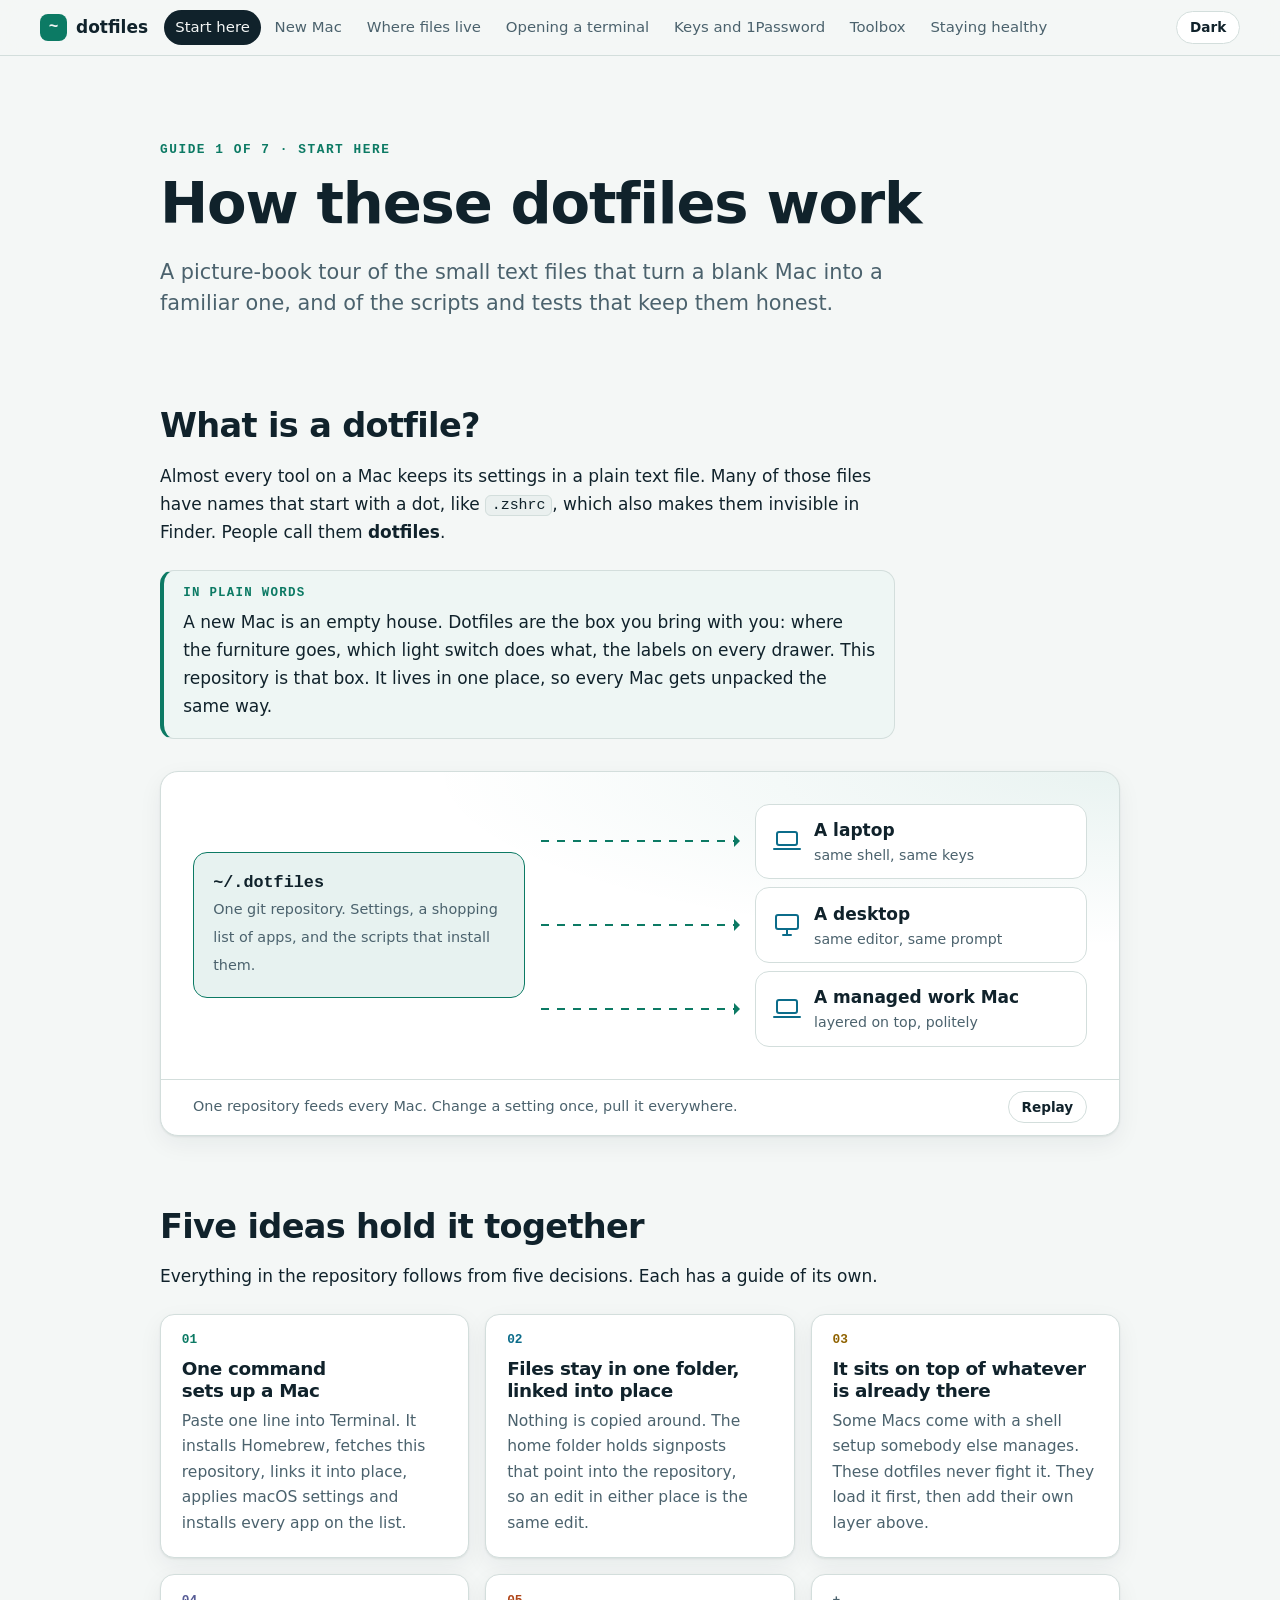
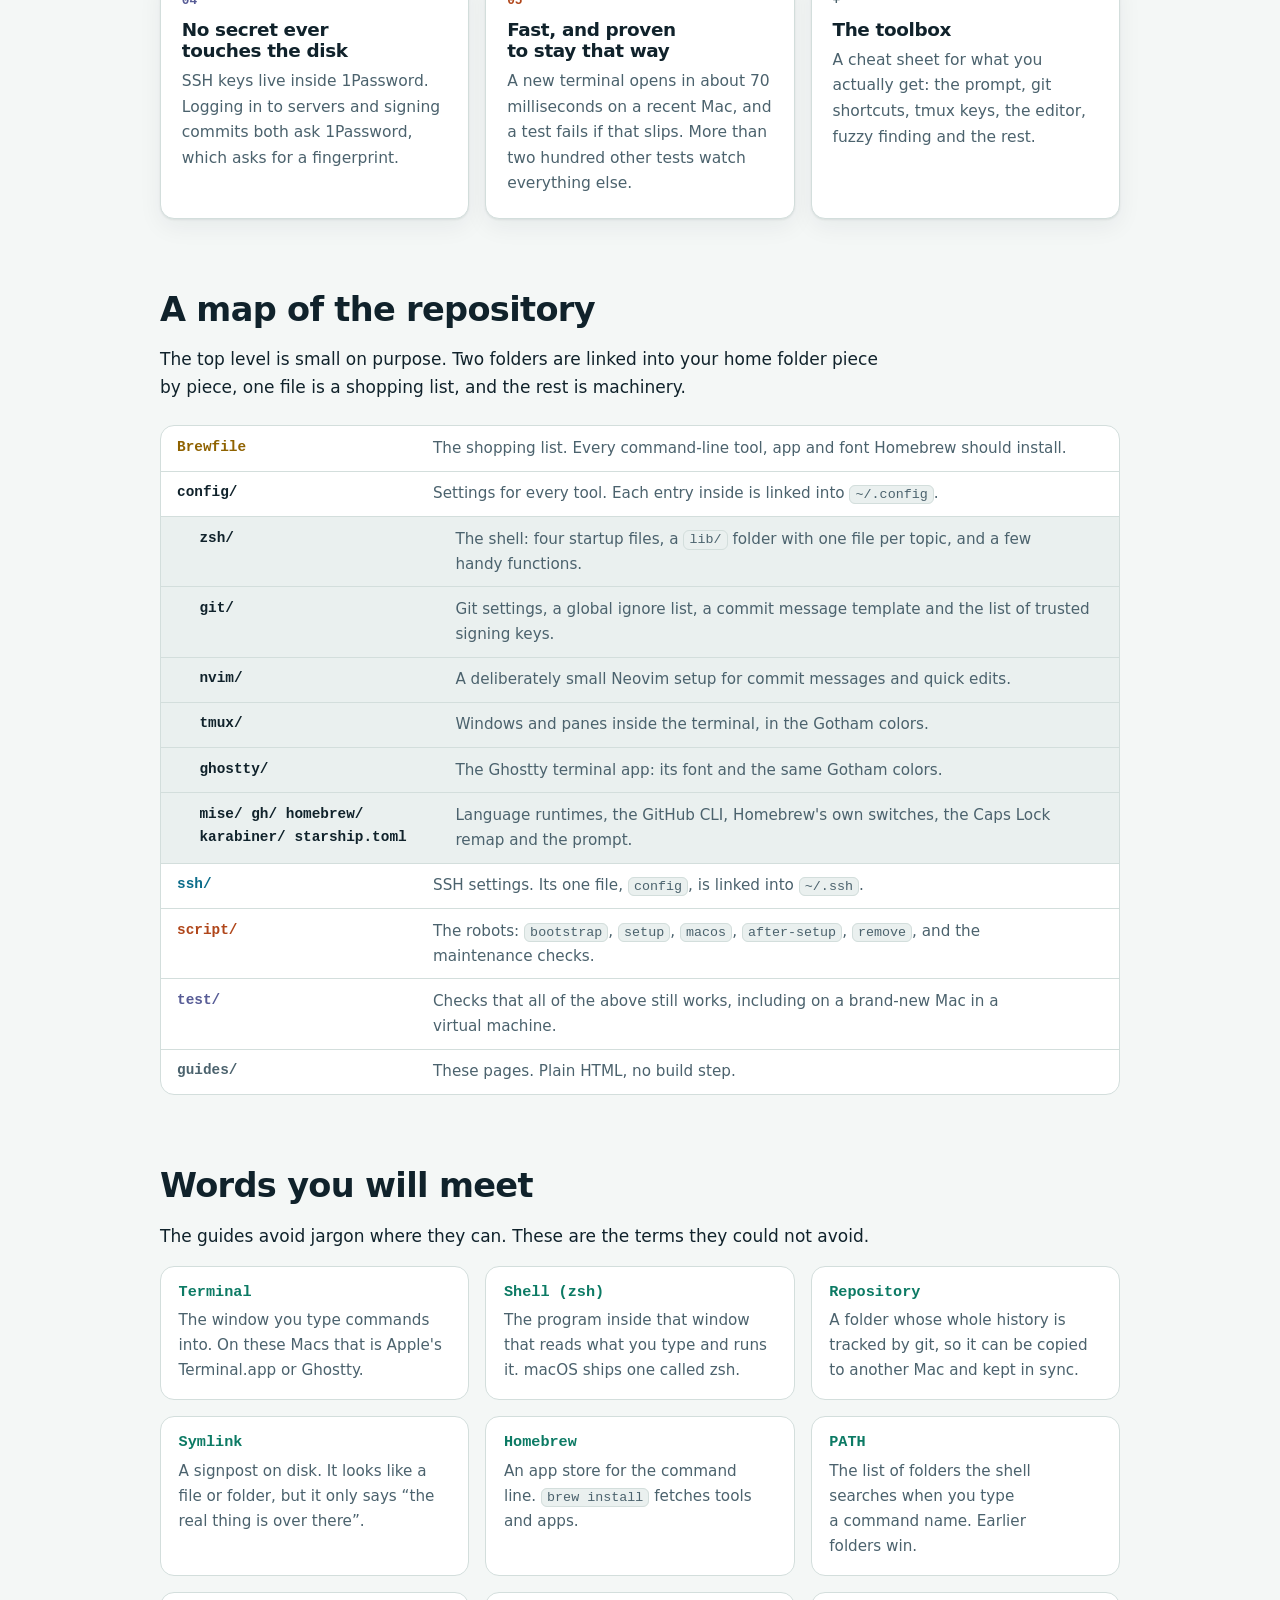
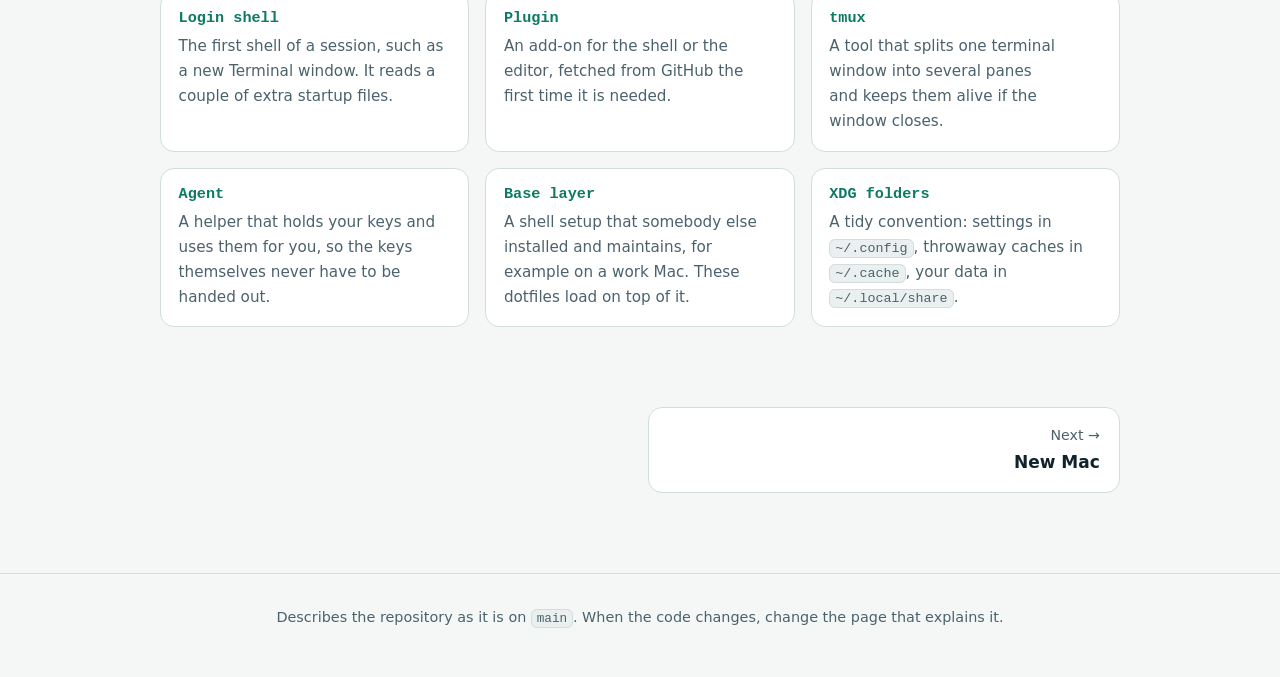
==== commit 0faf9634: "docs: quote the startup time that is measured now 146ms was quoted in the README, AGENTS.md, two gui" ====
--- a/guides/index.html
+++ b/guides/index.html
@@ -95,7 +95,7 @@
       <li class="card tone-orange">
         <span class="card-num">05</span>
         <h3><a href="tests.html">Fast, and proven to stay that way</a></h3>
-        <p>A new terminal opens in about 145 milliseconds, and a test fails if that slips. More than two hundred other tests watch everything else.</p>
+        <p>A new terminal opens in about 70 milliseconds on a recent Mac, and a test fails if that slips. More than two hundred other tests watch everything else.</p>
       </li>
       <li class="card tone-muted">
         <span class="card-num">+</span>
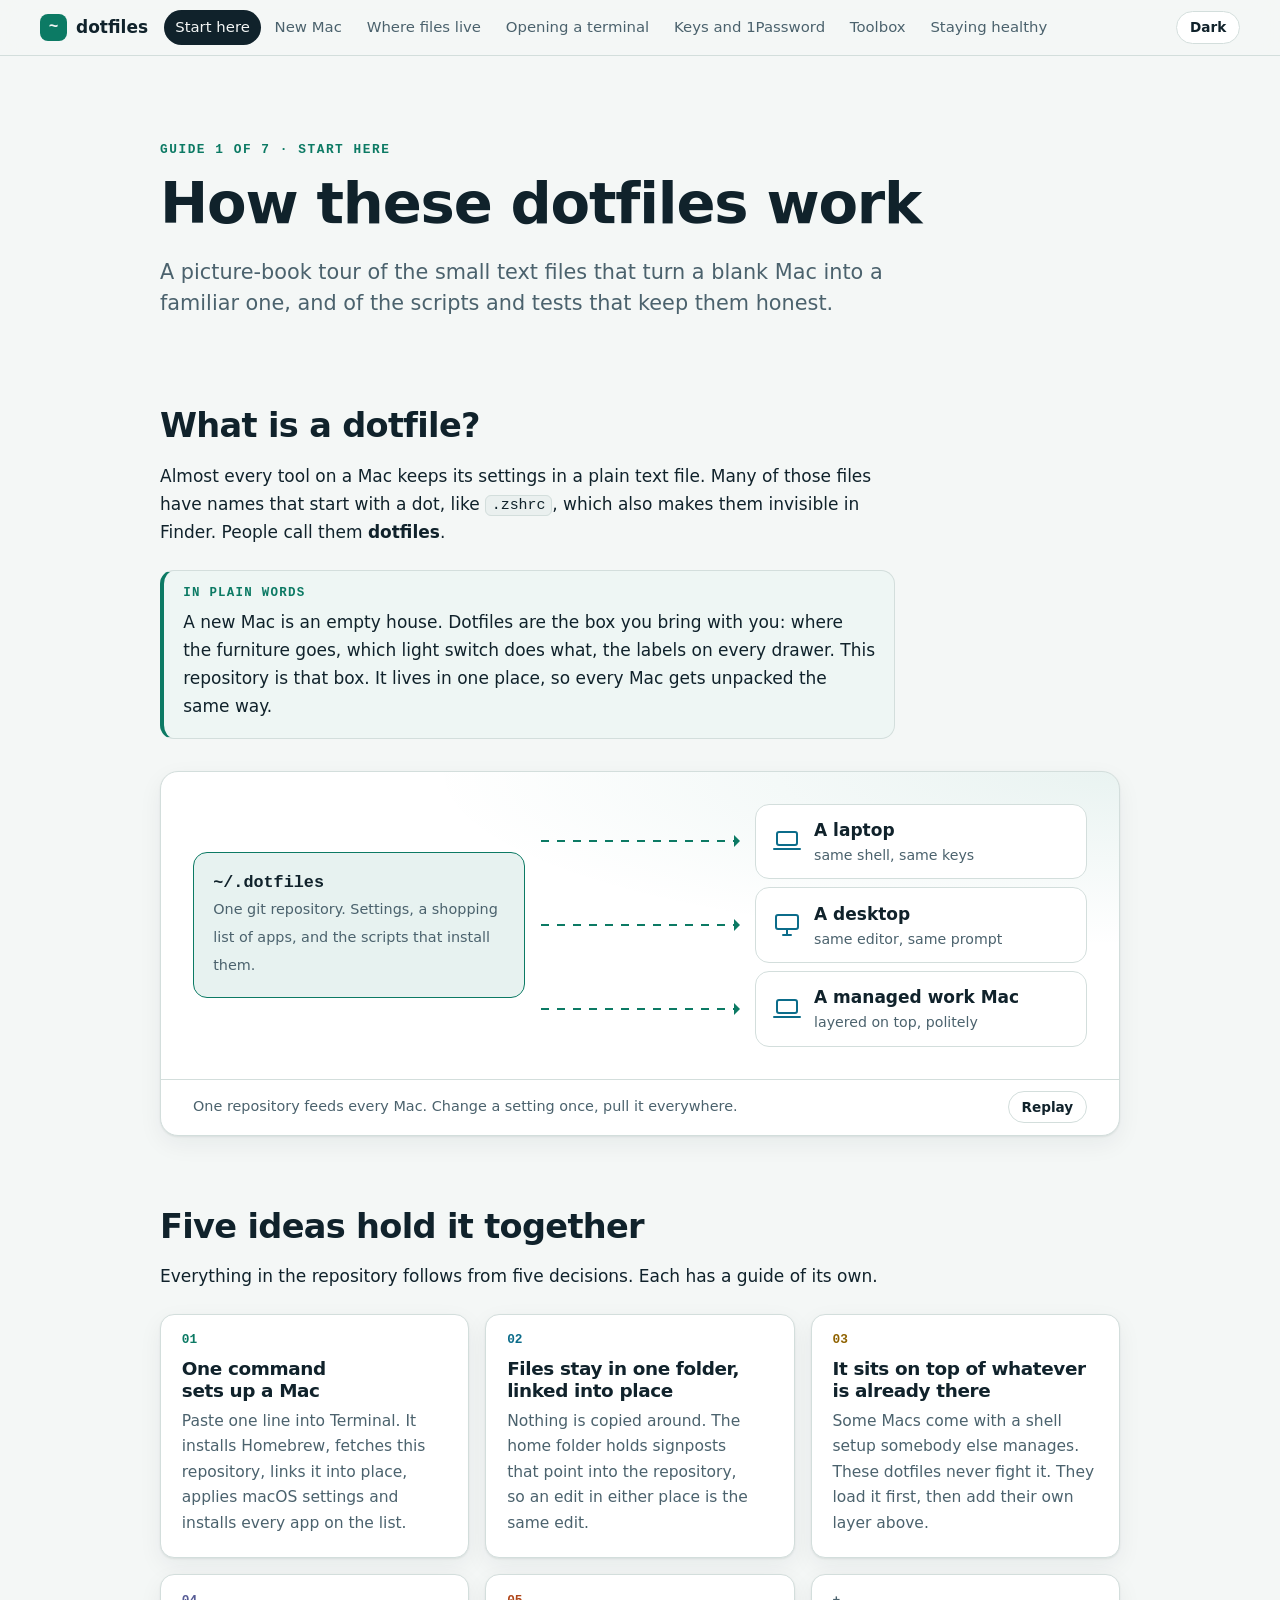
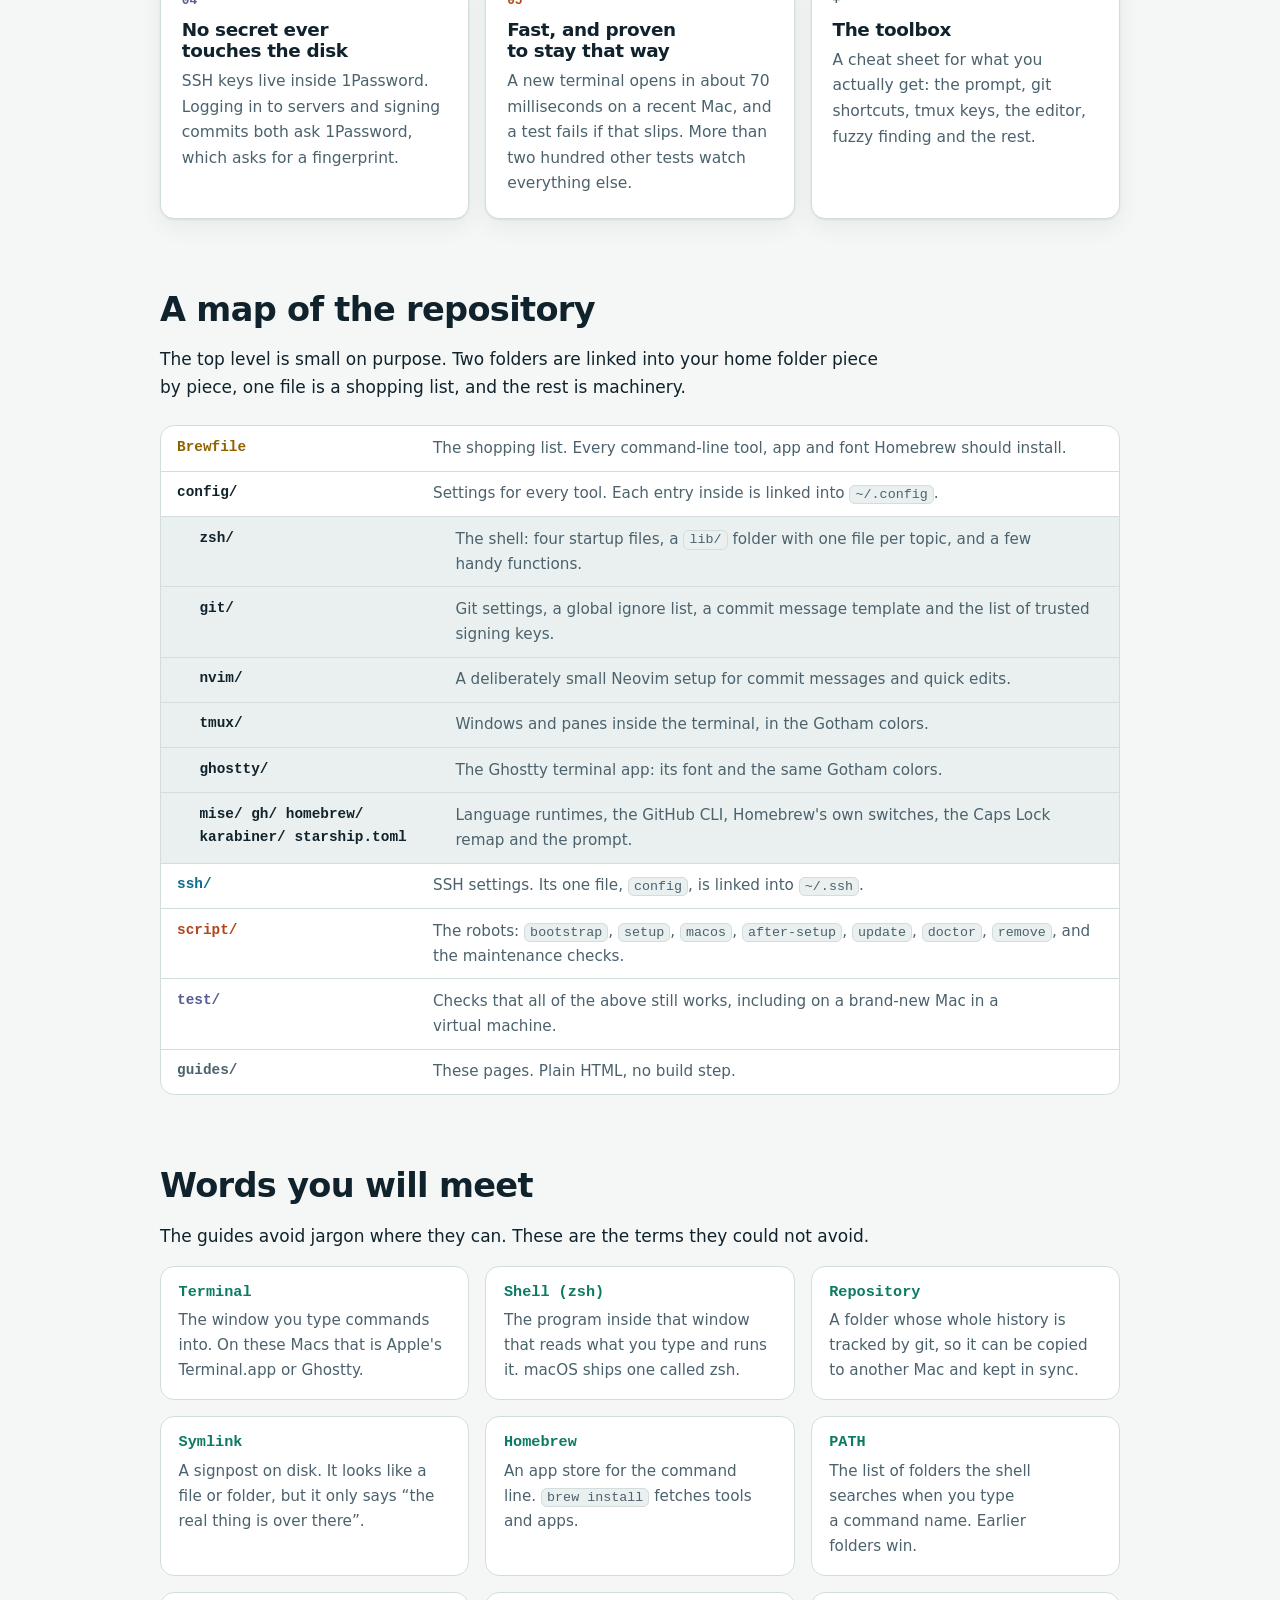
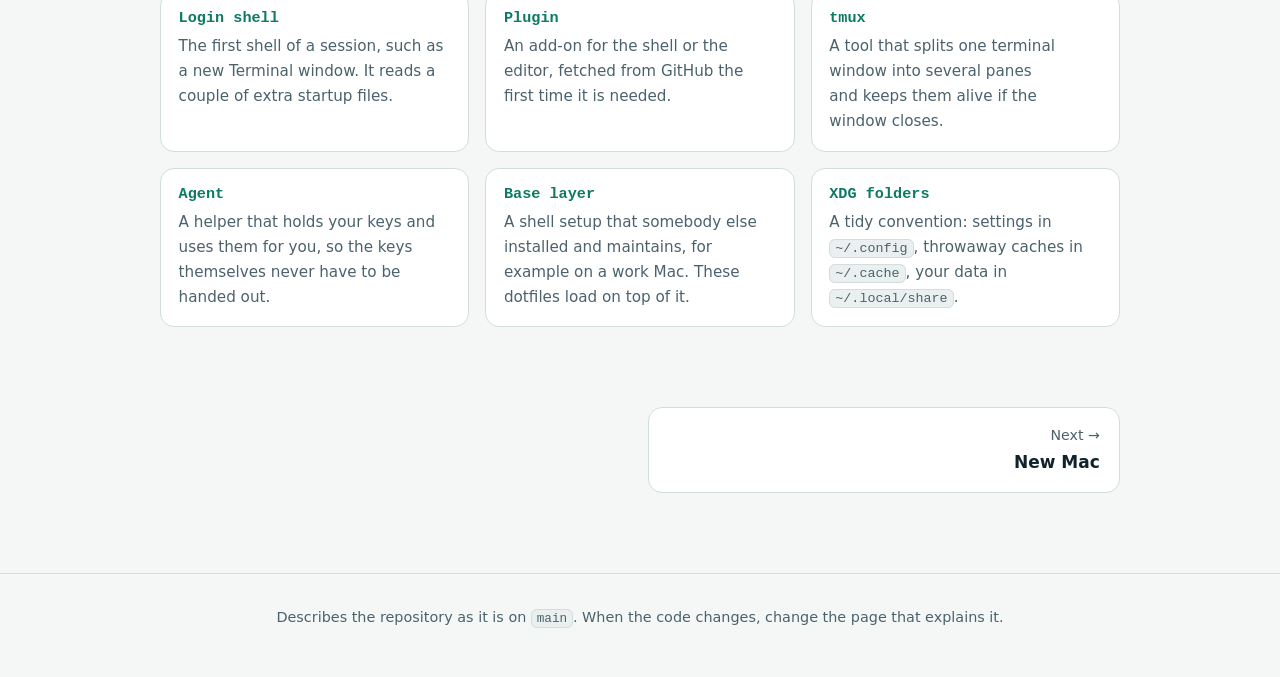
==== commit 7f16e70e: "feat: add update and doctor for a machine, and keep audit to upstream checks A machine that was alre" ====
--- a/guides/index.html
+++ b/guides/index.html
@@ -117,7 +117,7 @@
       <li class="sub"><span class="path">ghostty/</span><span class="what">The Ghostty terminal app: its font and the same Gotham colors.</span></li>
       <li class="sub"><span class="path">mise/ gh/ homebrew/ karabiner/ starship.toml</span><span class="what">Language runtimes, the GitHub CLI, Homebrew's own switches, the Caps Lock remap and the prompt.</span></li>
       <li><span class="path tone-cyan">ssh/</span><span class="what">SSH settings. Its one file, <code>config</code>, is linked into <code>~/.ssh</code>.</span></li>
-      <li><span class="path tone-orange">script/</span><span class="what">The robots: <code>bootstrap</code>, <code>setup</code>, <code>macos</code>, <code>after-setup</code>, <code>remove</code>, and the maintenance checks.</span></li>
+      <li><span class="path tone-orange">script/</span><span class="what">The robots: <code>bootstrap</code>, <code>setup</code>, <code>macos</code>, <code>after-setup</code>, <code>update</code>, <code>doctor</code>, <code>remove</code>, and the maintenance checks.</span></li>
       <li><span class="path tone-violet">test/</span><span class="what">Checks that all of the above still works, including on a brand-new Mac in a virtual machine.</span></li>
       <li><span class="path tone-muted">guides/</span><span class="what">These pages. Plain HTML, no build step.</span></li>
     </ul>
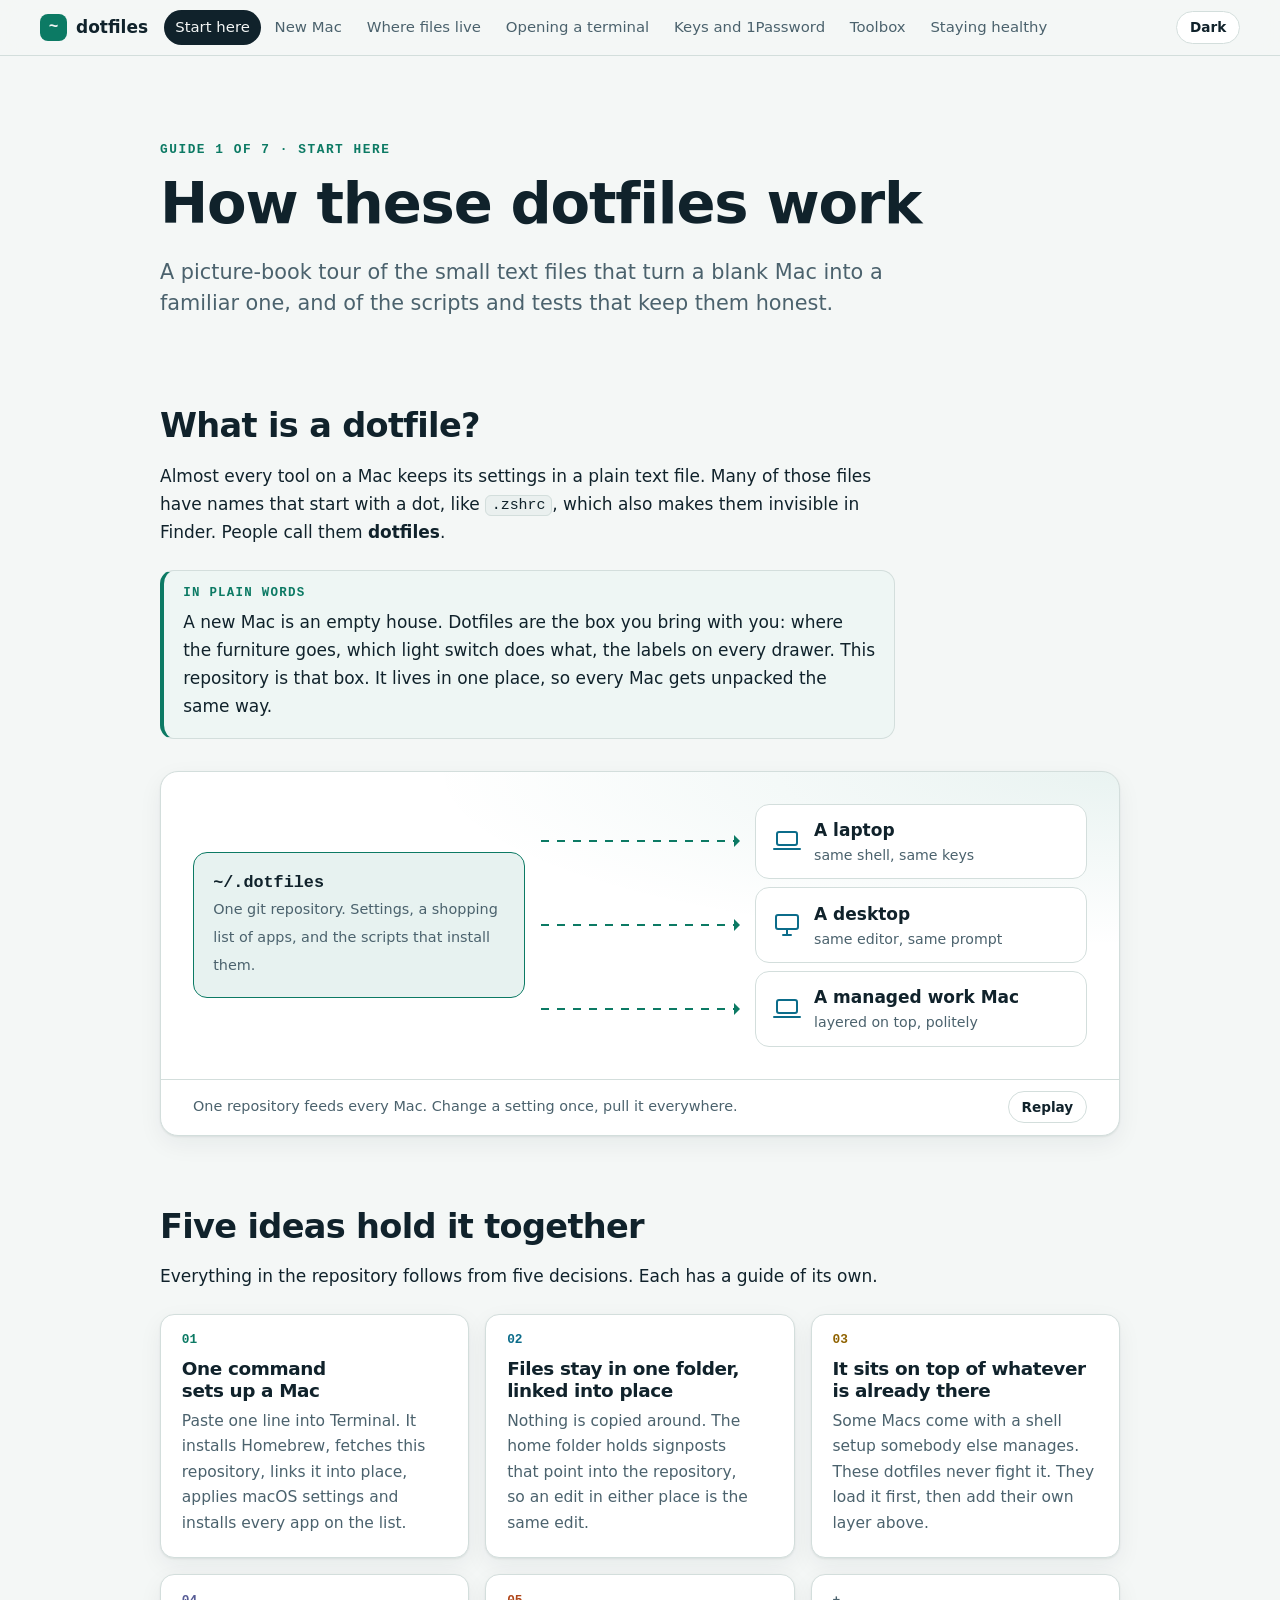
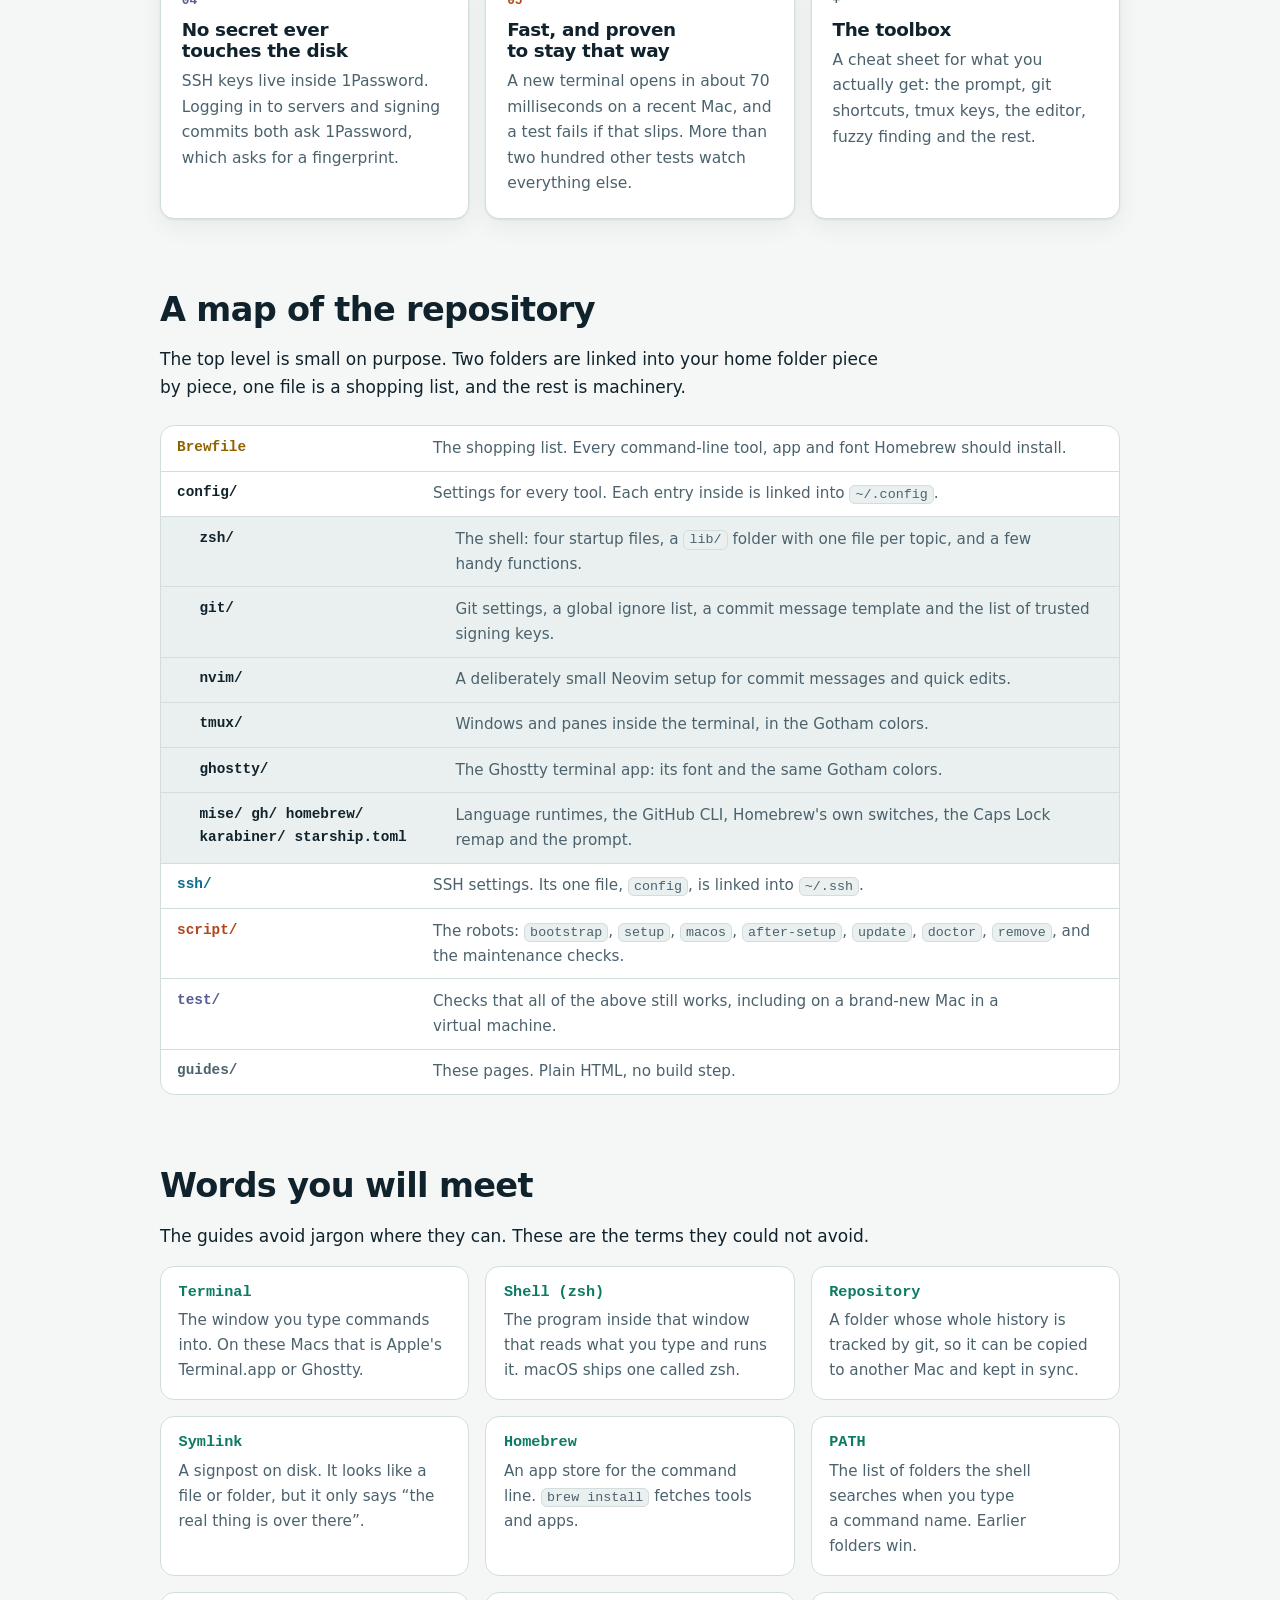
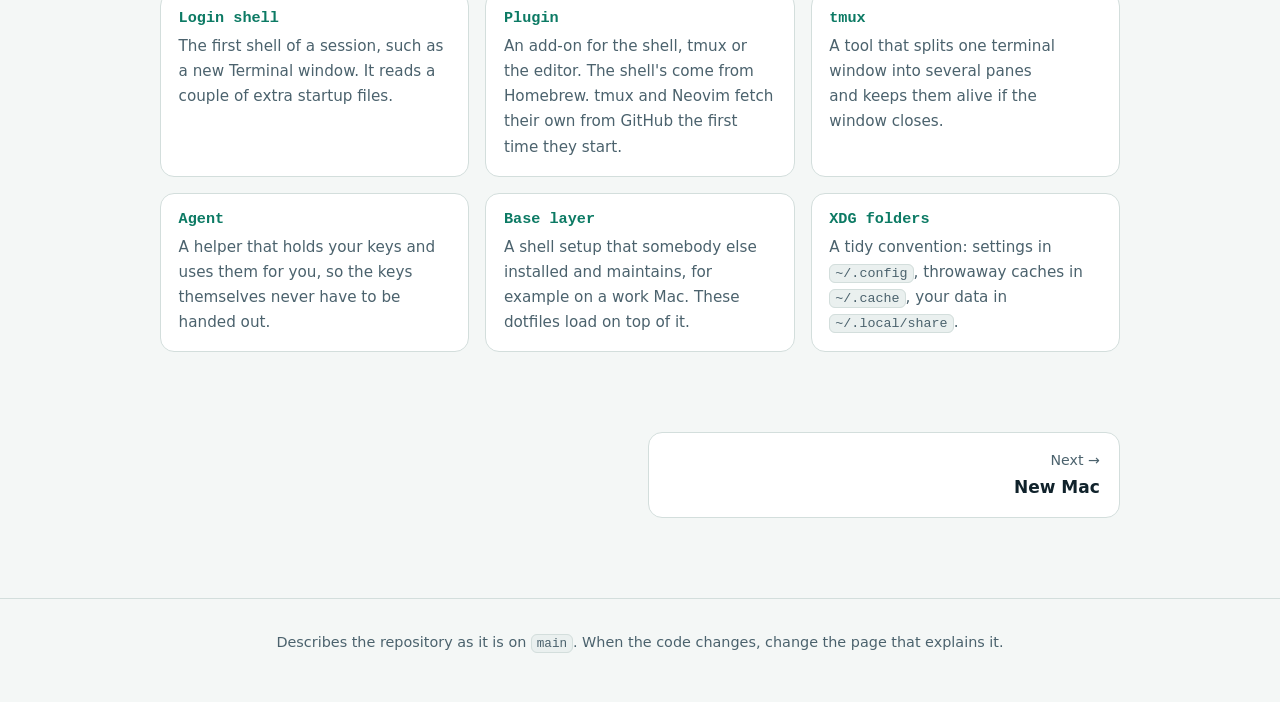
==== commit beb242d3: "refactor(zsh): load the plugins Homebrew installs, and remove zinit The four zsh plugins are formula" ====
--- a/guides/index.html
+++ b/guides/index.html
@@ -133,7 +133,7 @@
       <div><dt>Homebrew</dt><dd>An app store for the command line. <code>brew install</code> fetches tools and apps.</dd></div>
       <div><dt>PATH</dt><dd>The list of folders the shell searches when you type a command name. Earlier folders win.</dd></div>
       <div><dt>Login shell</dt><dd>The first shell of a session, such as a new Terminal window. It reads a couple of extra startup files.</dd></div>
-      <div><dt>Plugin</dt><dd>An add-on for the shell or the editor, fetched from GitHub the first time it is needed.</dd></div>
+      <div><dt>Plugin</dt><dd>An add-on for the shell, tmux or the editor. The shell's come from Homebrew. tmux and Neovim fetch their own from GitHub the first time they start.</dd></div>
       <div><dt>tmux</dt><dd>A tool that splits one terminal window into several panes and keeps them alive if the window closes.</dd></div>
       <div><dt>Agent</dt><dd>A helper that holds your keys and uses them for you, so the keys themselves never have to be handed out.</dd></div>
       <div><dt>Base layer</dt><dd>A shell setup that somebody else installed and maintains, for example on a work Mac. These dotfiles load on top of it.</dd></div>
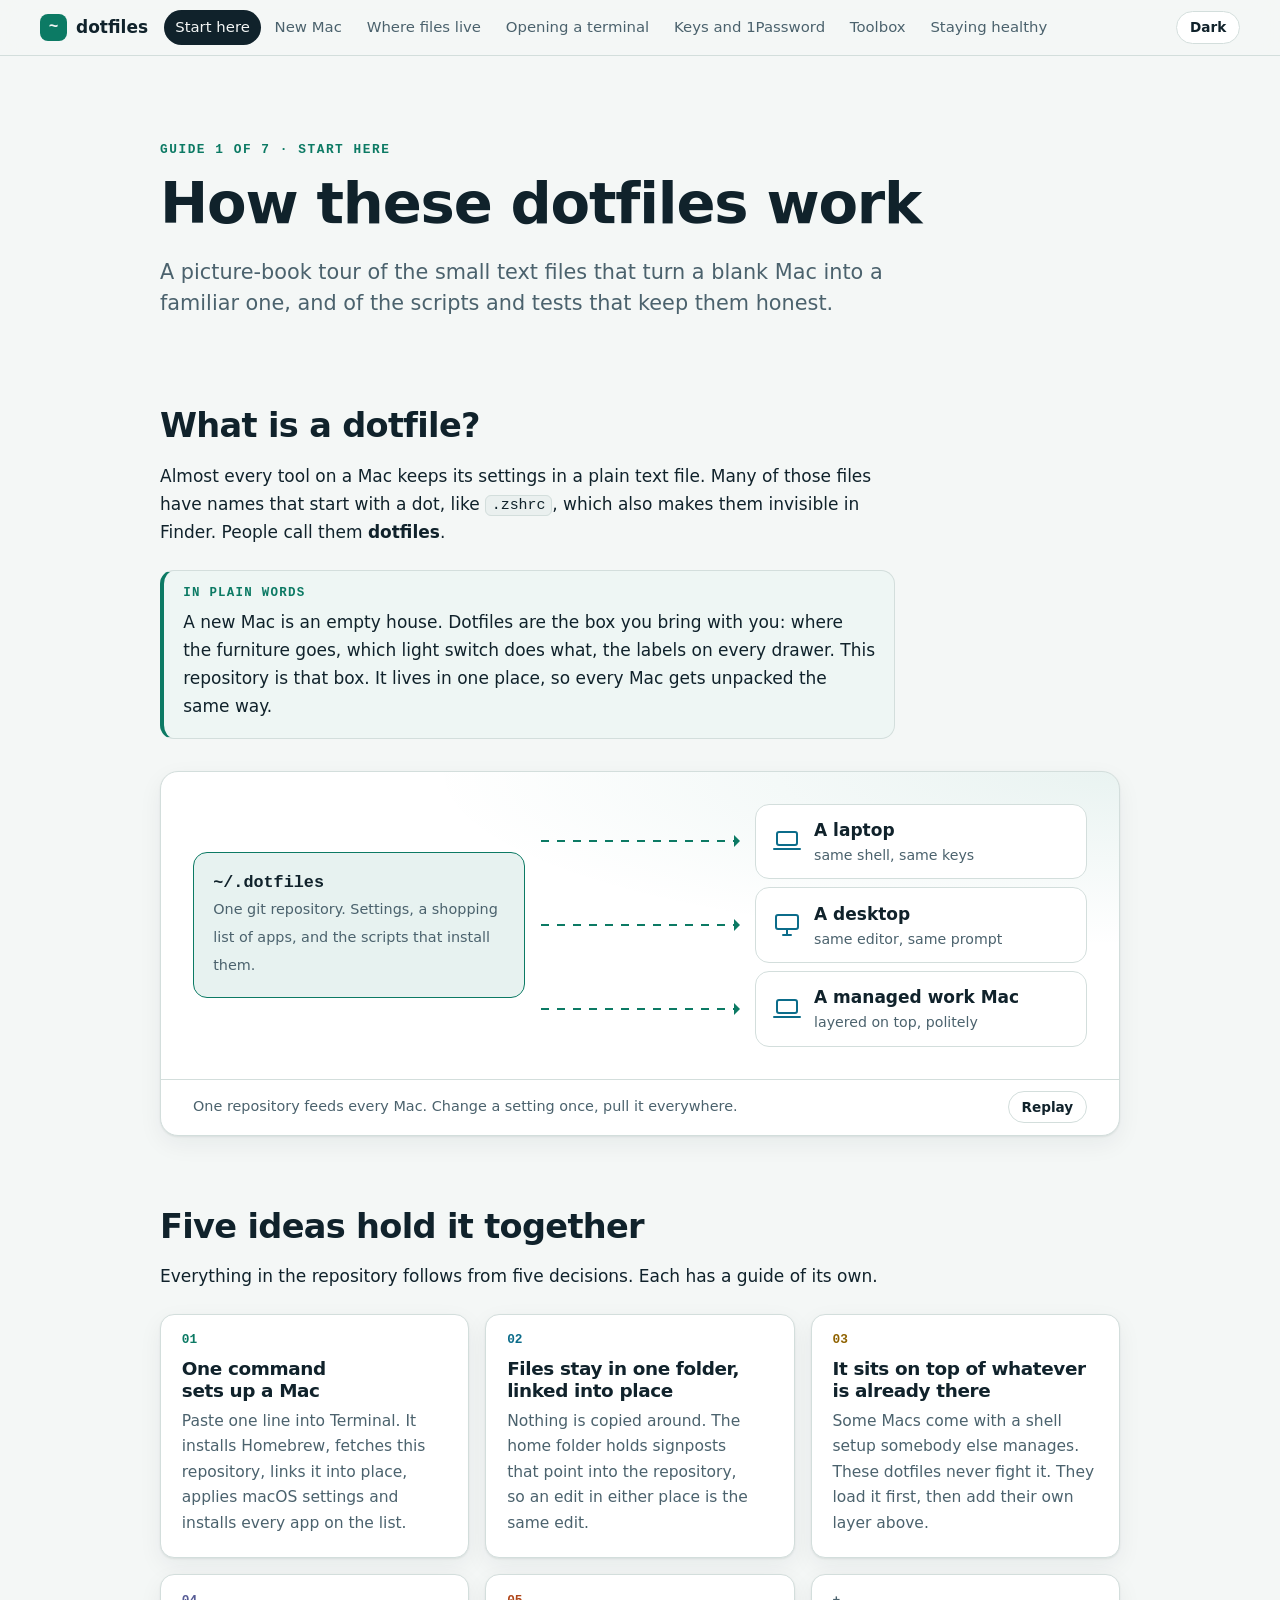
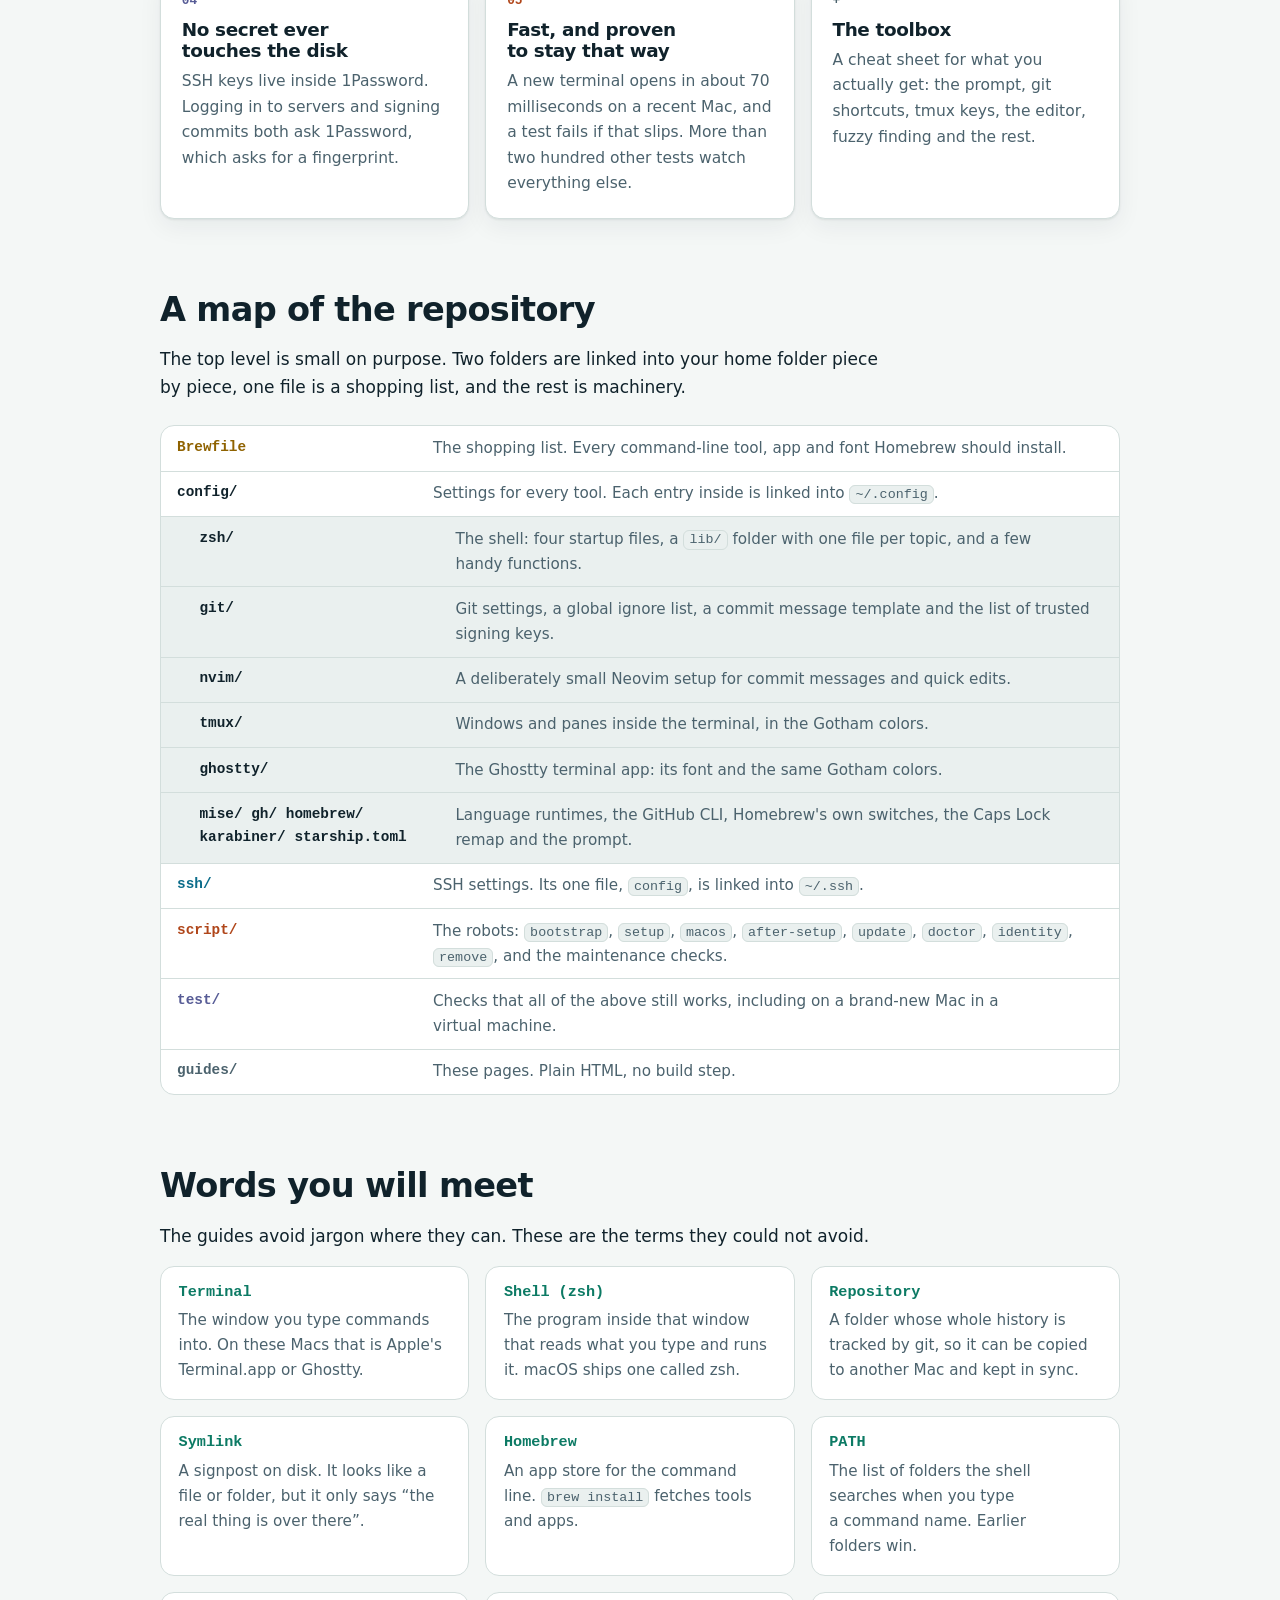
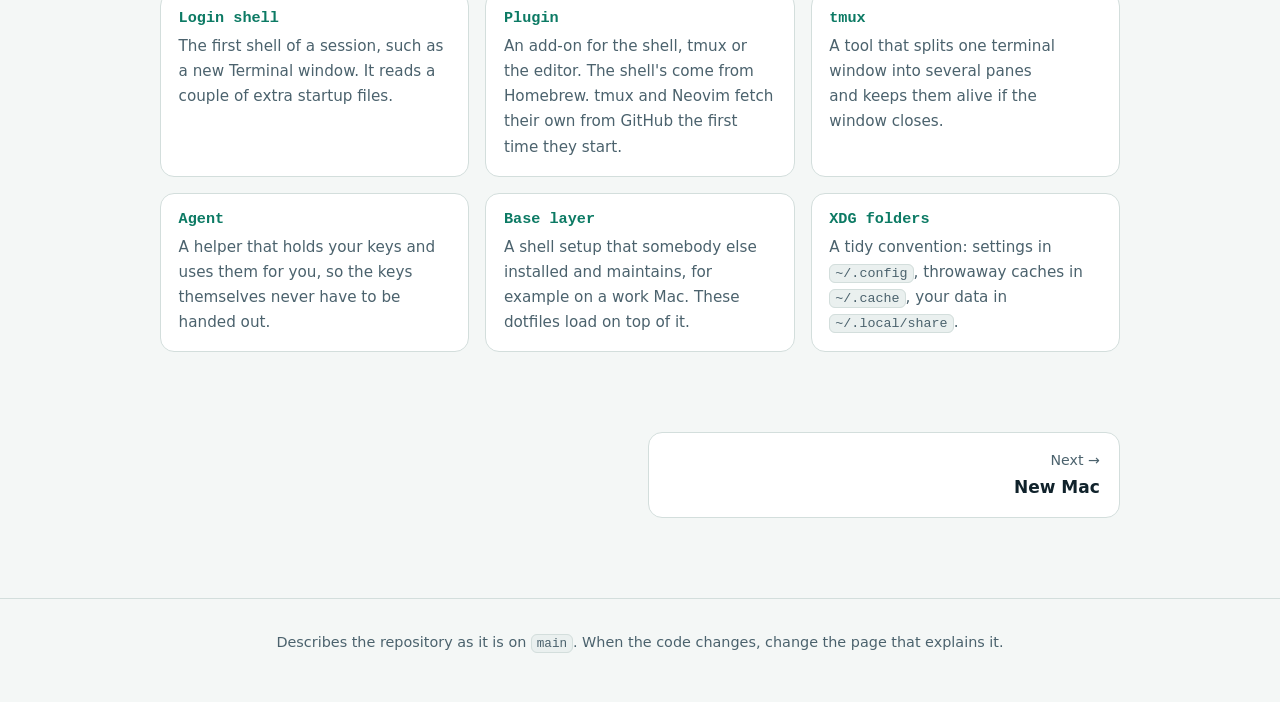
==== commit f5bbacbd: "feat: write ~/.gitconfig-user from 1Password, and have doctor watch the managed shell files script/i" ====
--- a/guides/index.html
+++ b/guides/index.html
@@ -117,7 +117,7 @@
       <li class="sub"><span class="path">ghostty/</span><span class="what">The Ghostty terminal app: its font and the same Gotham colors.</span></li>
       <li class="sub"><span class="path">mise/ gh/ homebrew/ karabiner/ starship.toml</span><span class="what">Language runtimes, the GitHub CLI, Homebrew's own switches, the Caps Lock remap and the prompt.</span></li>
       <li><span class="path tone-cyan">ssh/</span><span class="what">SSH settings. Its one file, <code>config</code>, is linked into <code>~/.ssh</code>.</span></li>
-      <li><span class="path tone-orange">script/</span><span class="what">The robots: <code>bootstrap</code>, <code>setup</code>, <code>macos</code>, <code>after-setup</code>, <code>update</code>, <code>doctor</code>, <code>remove</code>, and the maintenance checks.</span></li>
+      <li><span class="path tone-orange">script/</span><span class="what">The robots: <code>bootstrap</code>, <code>setup</code>, <code>macos</code>, <code>after-setup</code>, <code>update</code>, <code>doctor</code>, <code>identity</code>, <code>remove</code>, and the maintenance checks.</span></li>
       <li><span class="path tone-violet">test/</span><span class="what">Checks that all of the above still works, including on a brand-new Mac in a virtual machine.</span></li>
       <li><span class="path tone-muted">guides/</span><span class="what">These pages. Plain HTML, no build step.</span></li>
     </ul>
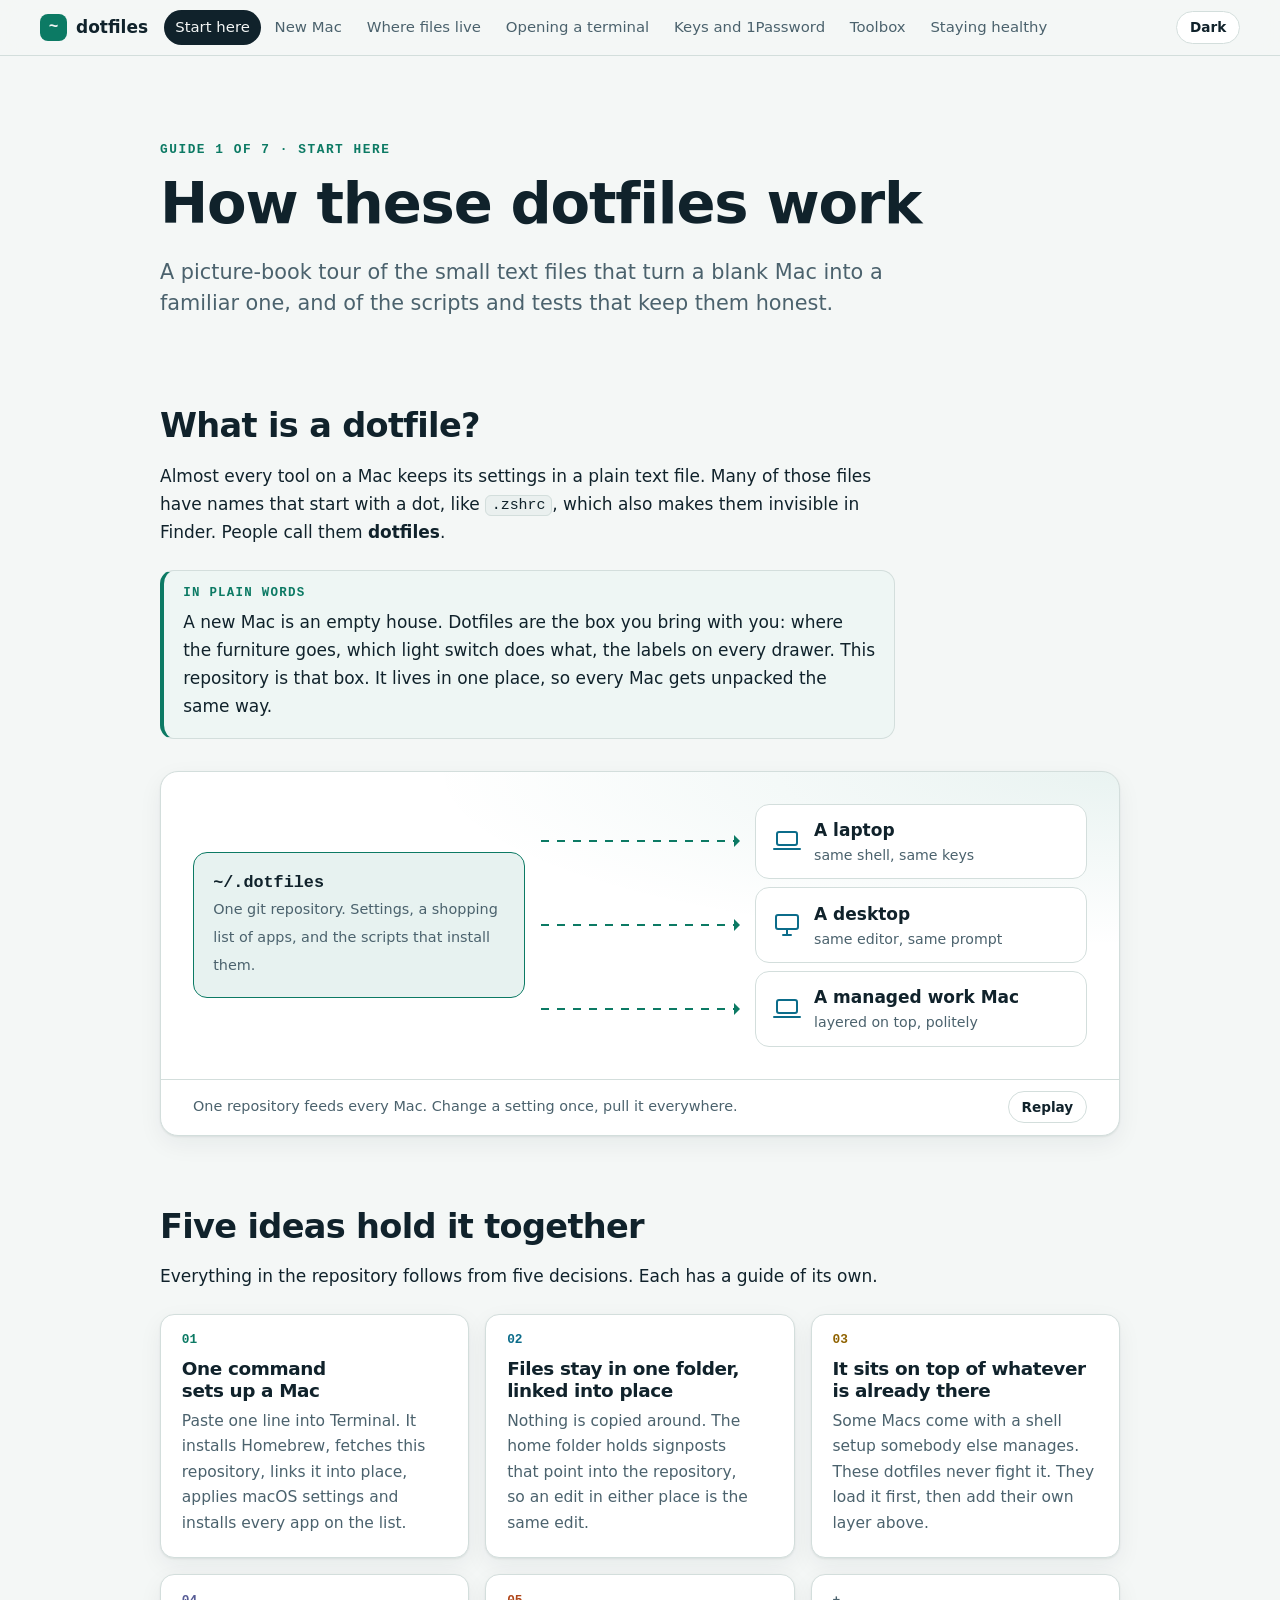
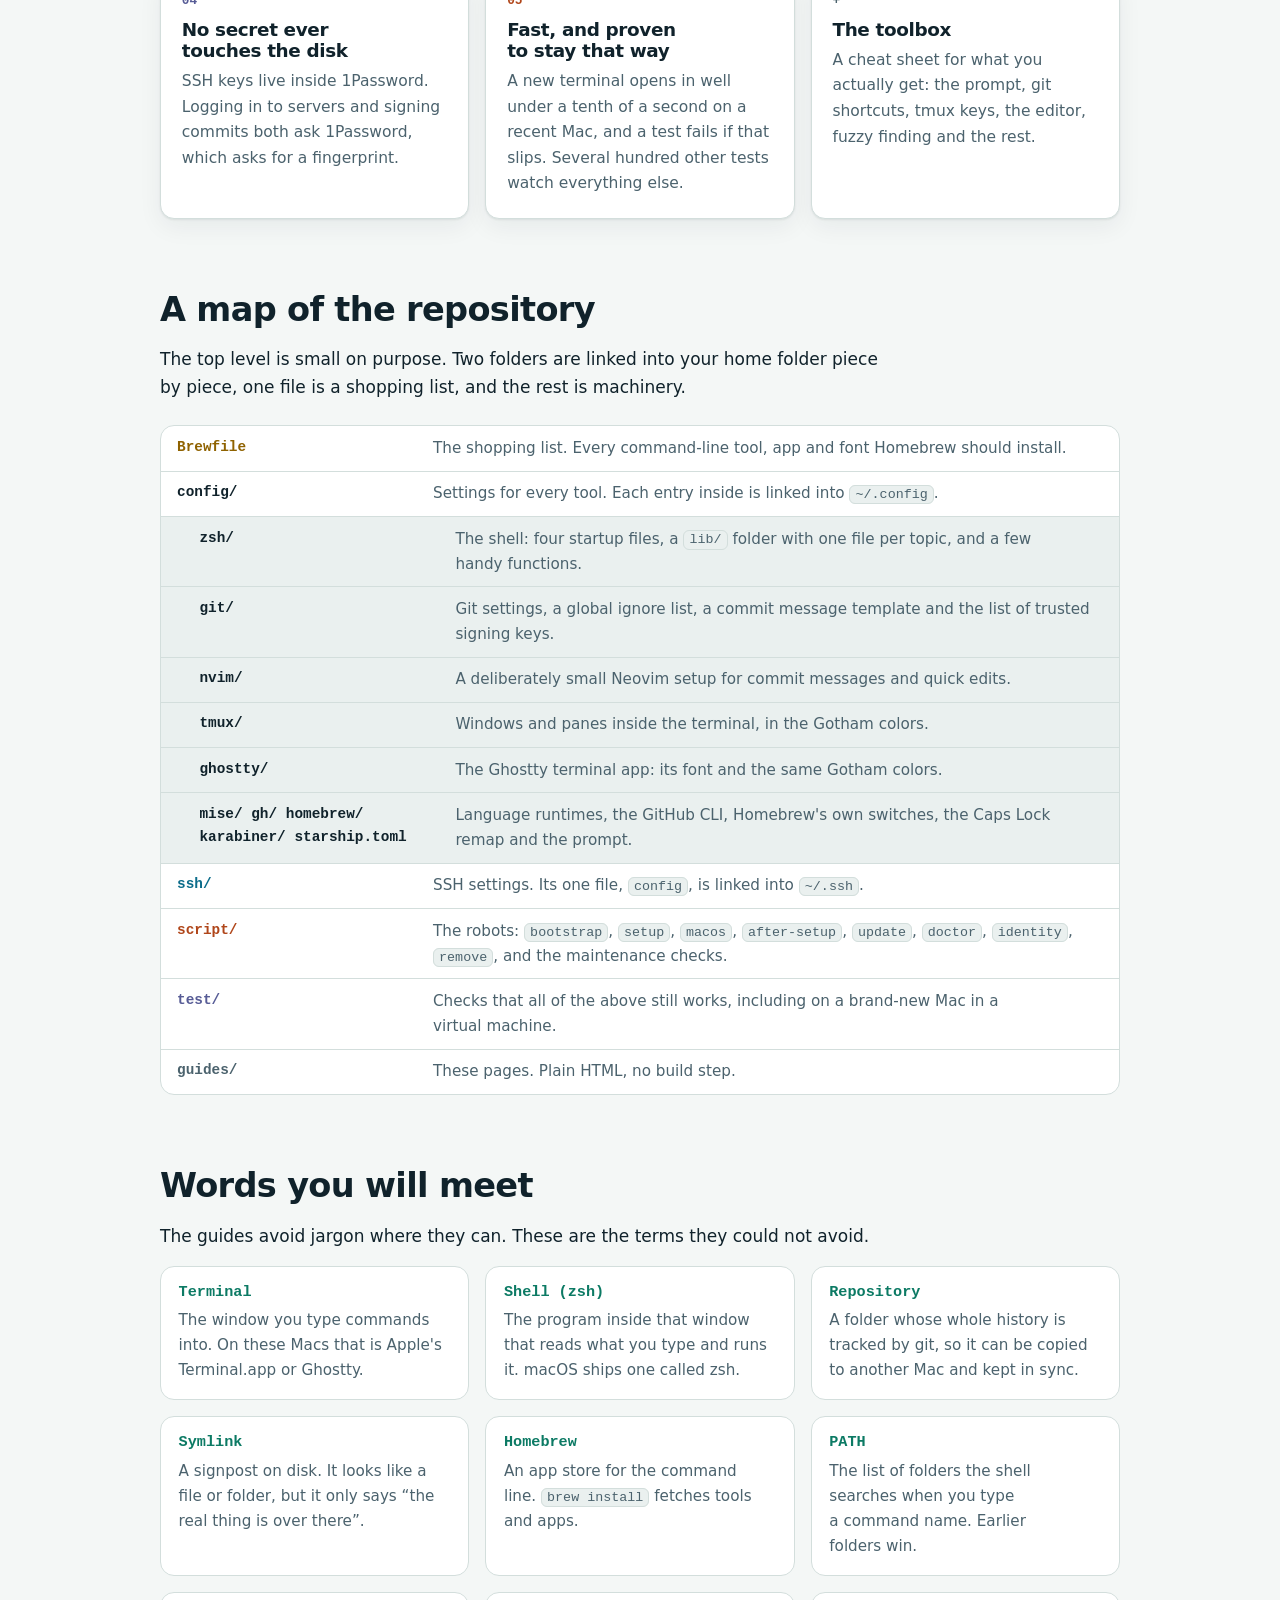
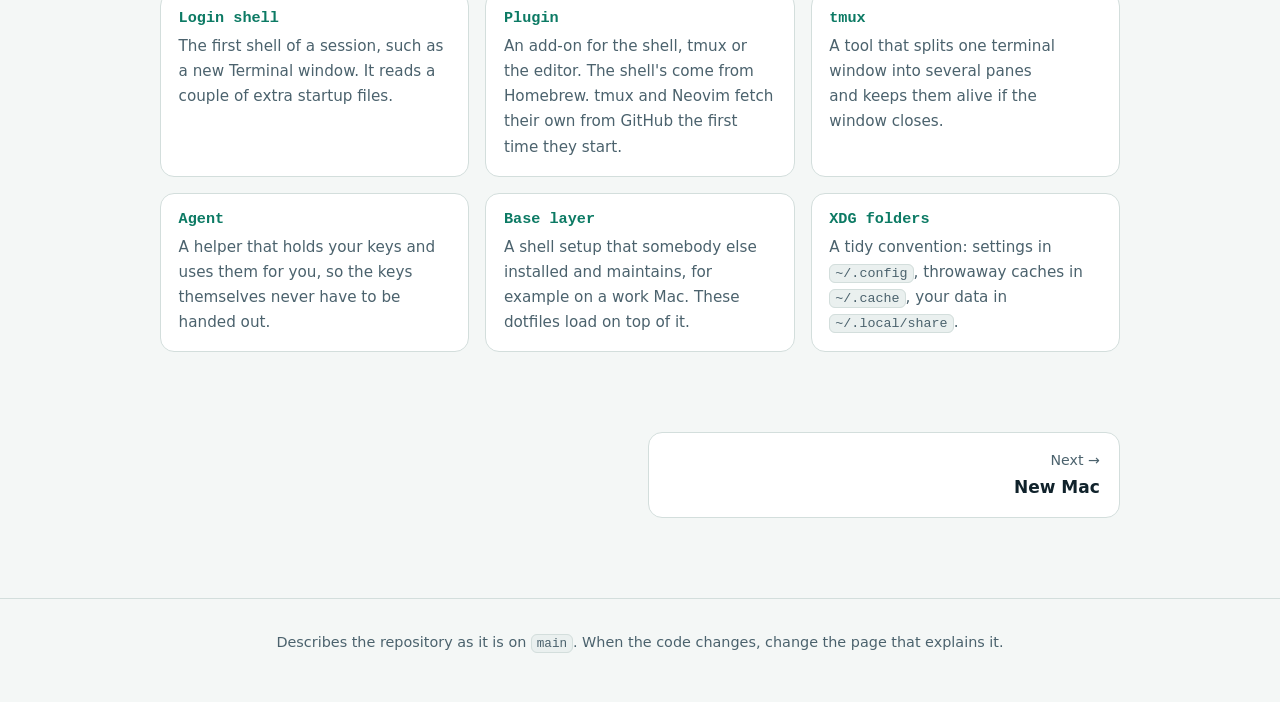
==== commit fdc15243: "docs: give each fact one home The README had grown past 600 lines by explaining what the guides alre" ====
--- a/guides/index.html
+++ b/guides/index.html
@@ -95,7 +95,7 @@
       <li class="card tone-orange">
         <span class="card-num">05</span>
         <h3><a href="tests.html">Fast, and proven to stay that way</a></h3>
-        <p>A new terminal opens in about 70 milliseconds on a recent Mac, and a test fails if that slips. More than two hundred other tests watch everything else.</p>
+        <p>A new terminal opens in well under a tenth of a second on a recent Mac, and a test fails if that slips. Several hundred other tests watch everything else.</p>
       </li>
       <li class="card tone-muted">
         <span class="card-num">+</span>
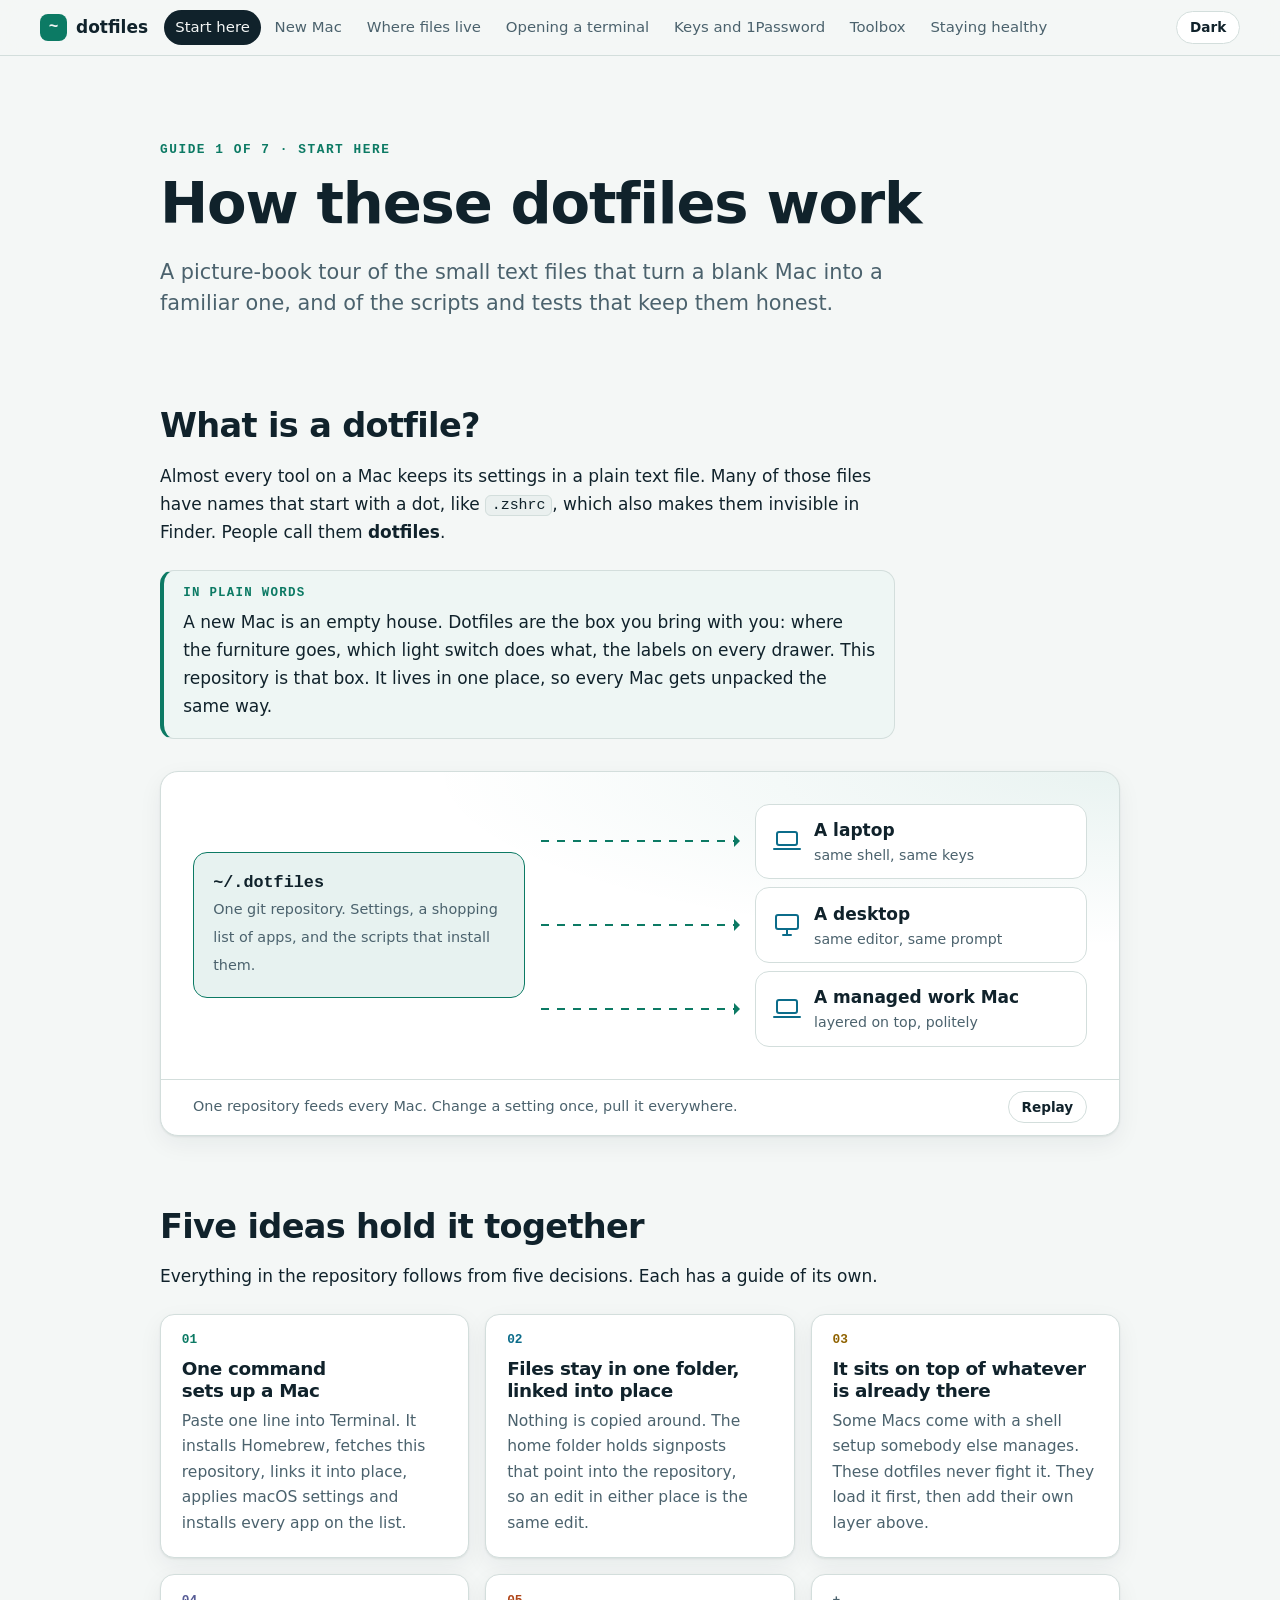
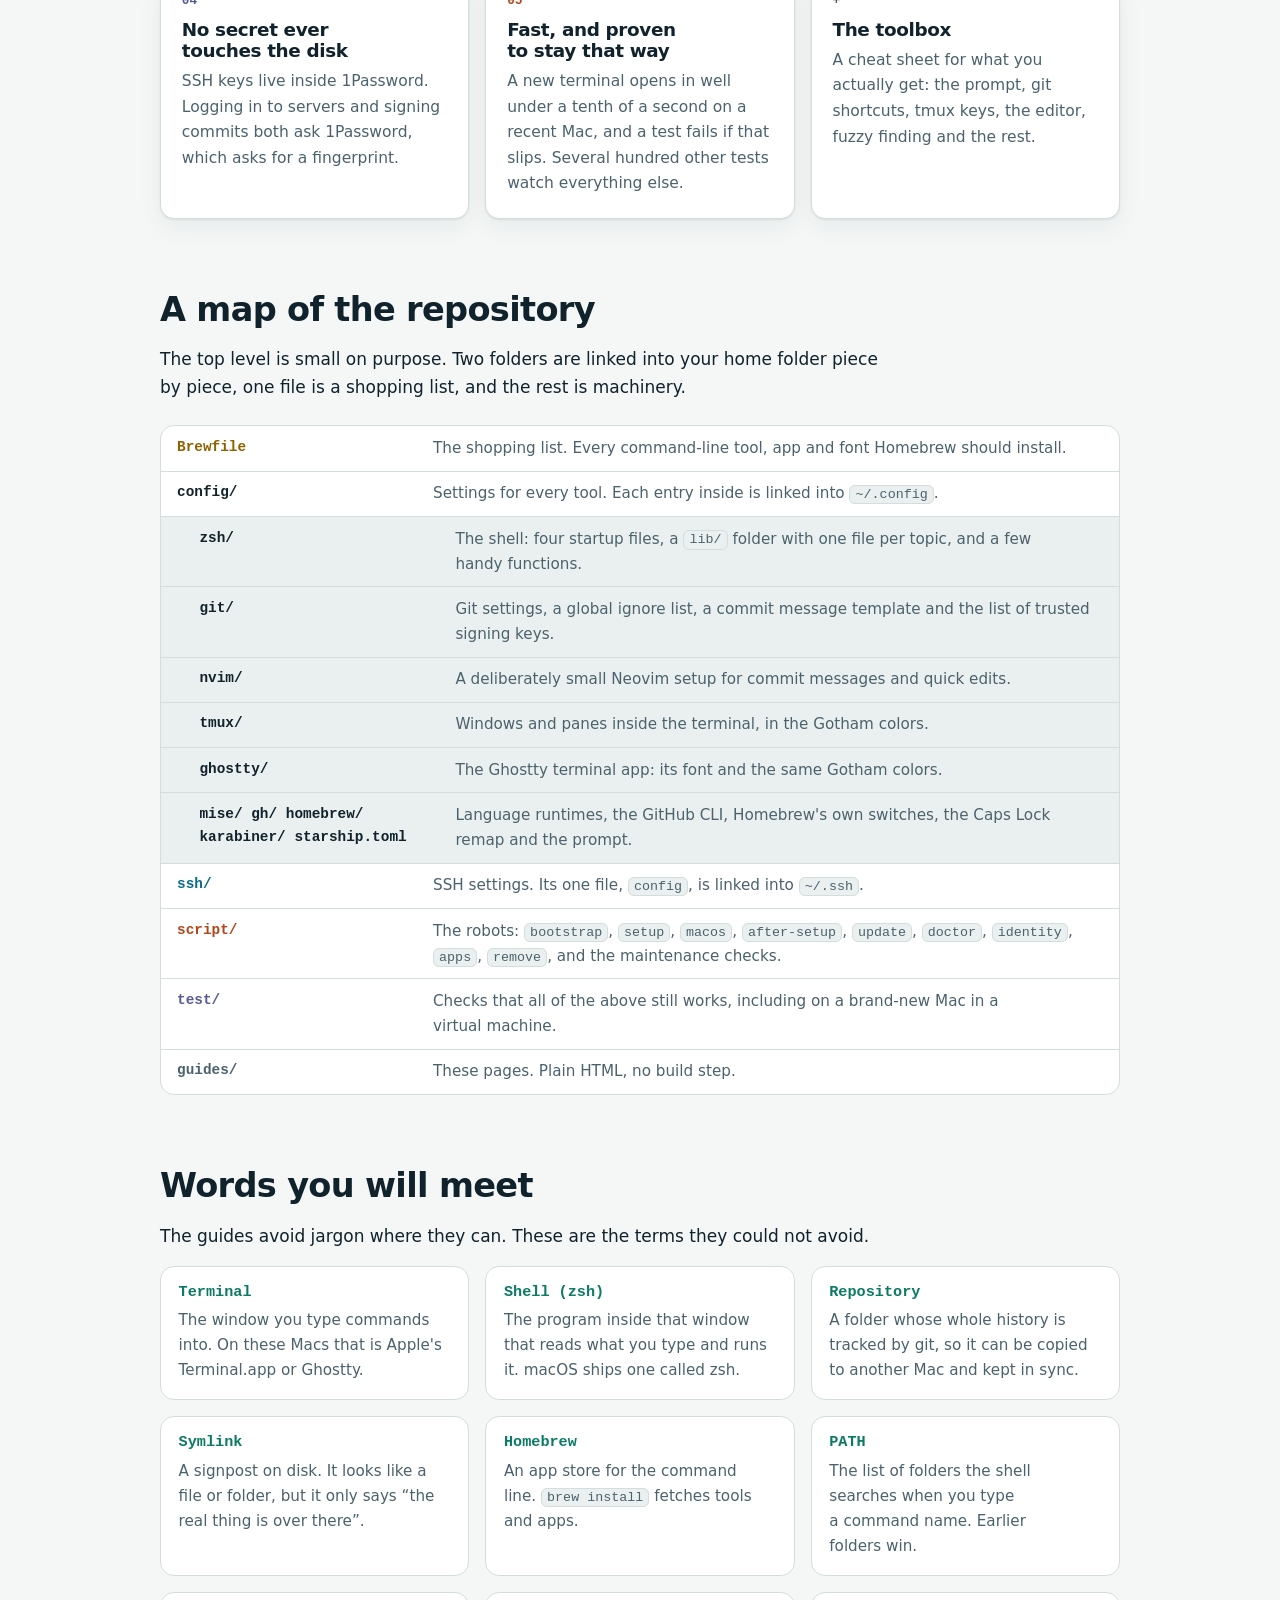
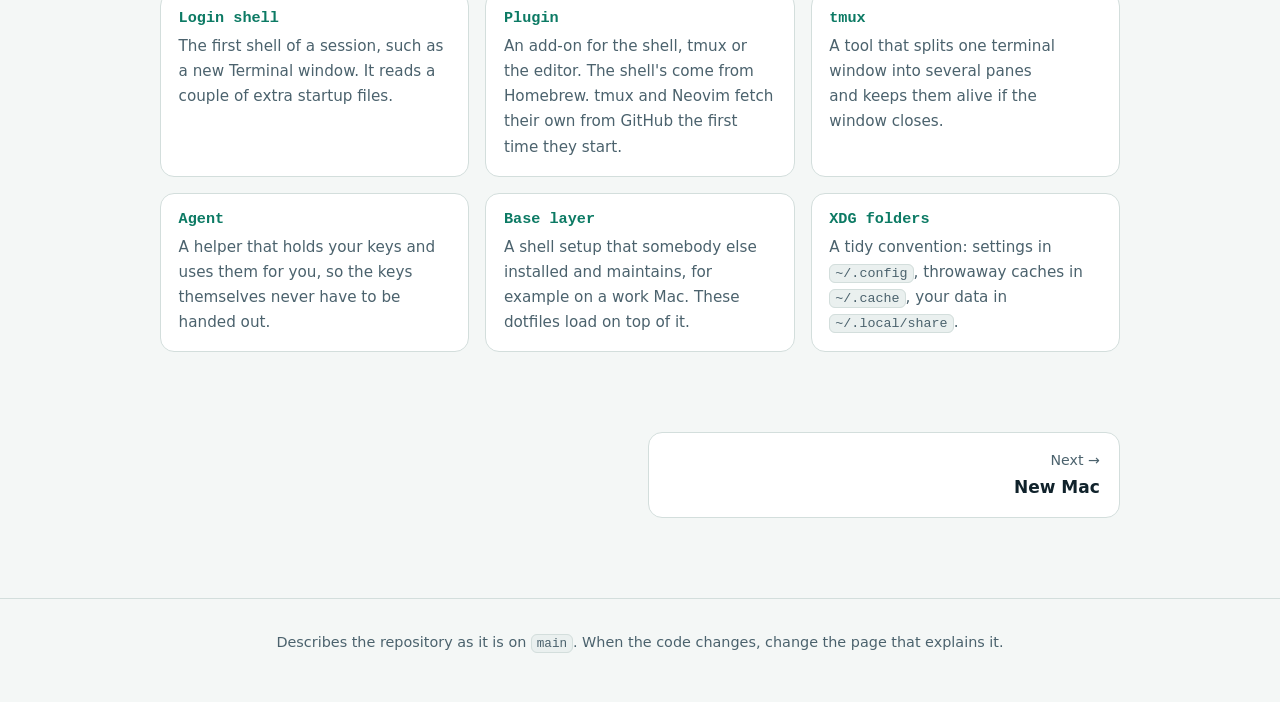
==== commit 61982869: "feat(apps): restore app settings from 1Password on a new Mac Bootstrap installs the apps and leaves " ====
--- a/guides/index.html
+++ b/guides/index.html
@@ -117,7 +117,7 @@
       <li class="sub"><span class="path">ghostty/</span><span class="what">The Ghostty terminal app: its font and the same Gotham colors.</span></li>
       <li class="sub"><span class="path">mise/ gh/ homebrew/ karabiner/ starship.toml</span><span class="what">Language runtimes, the GitHub CLI, Homebrew's own switches, the Caps Lock remap and the prompt.</span></li>
       <li><span class="path tone-cyan">ssh/</span><span class="what">SSH settings. Its one file, <code>config</code>, is linked into <code>~/.ssh</code>.</span></li>
-      <li><span class="path tone-orange">script/</span><span class="what">The robots: <code>bootstrap</code>, <code>setup</code>, <code>macos</code>, <code>after-setup</code>, <code>update</code>, <code>doctor</code>, <code>identity</code>, <code>remove</code>, and the maintenance checks.</span></li>
+      <li><span class="path tone-orange">script/</span><span class="what">The robots: <code>bootstrap</code>, <code>setup</code>, <code>macos</code>, <code>after-setup</code>, <code>update</code>, <code>doctor</code>, <code>identity</code>, <code>apps</code>, <code>remove</code>, and the maintenance checks.</span></li>
       <li><span class="path tone-violet">test/</span><span class="what">Checks that all of the above still works, including on a brand-new Mac in a virtual machine.</span></li>
       <li><span class="path tone-muted">guides/</span><span class="what">These pages. Plain HTML, no build step.</span></li>
     </ul>
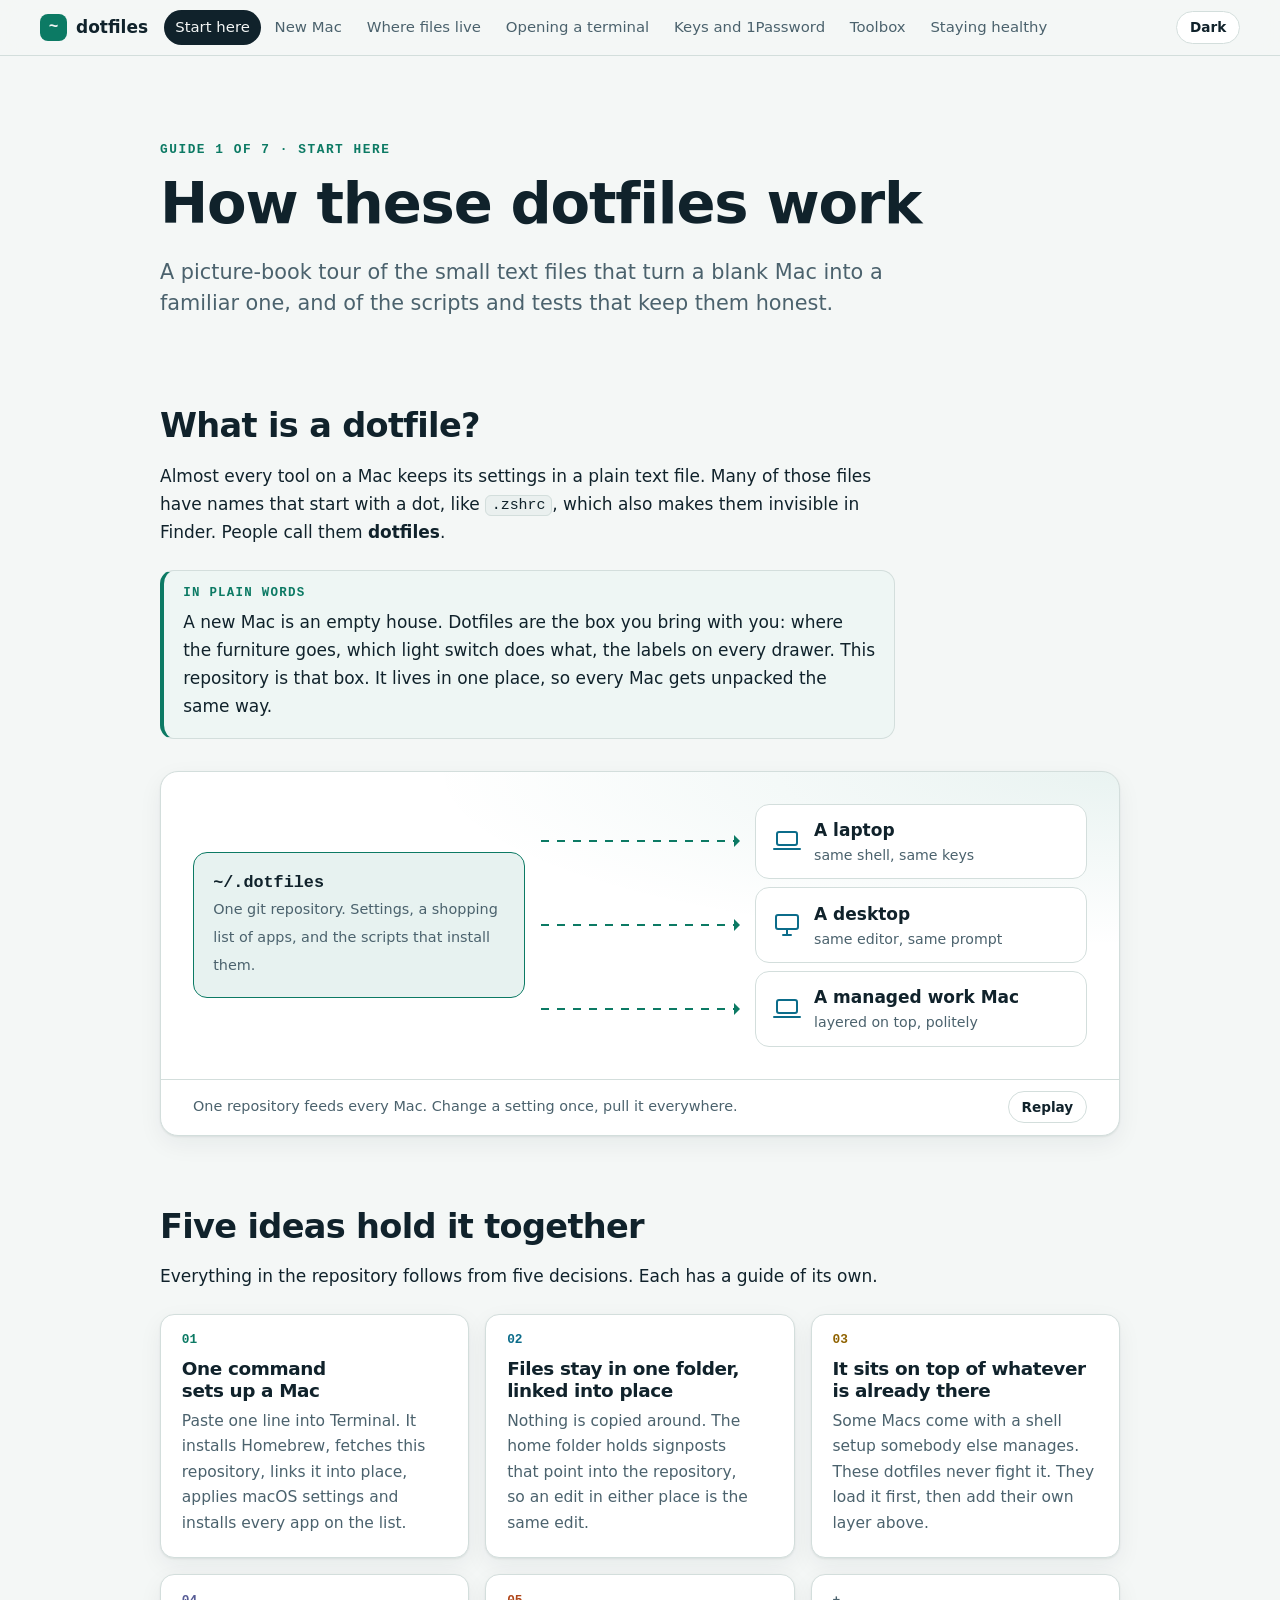
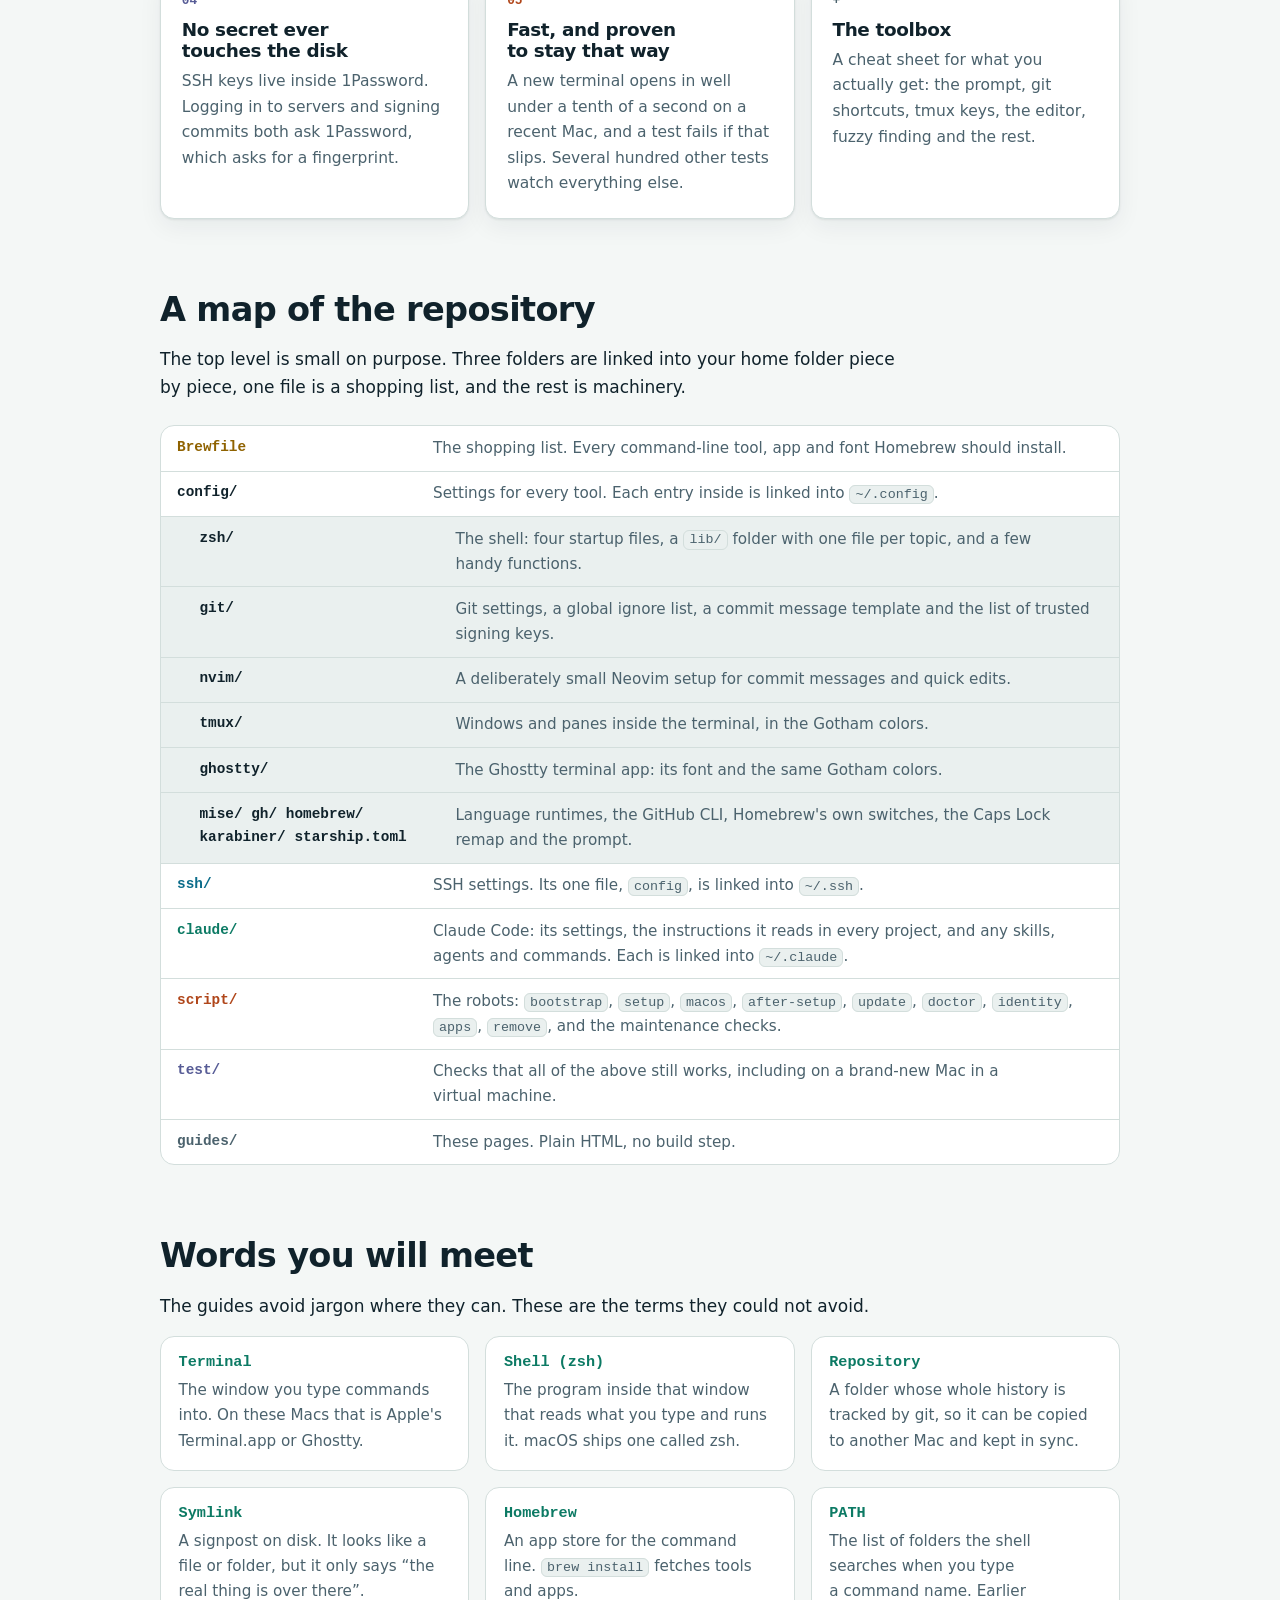
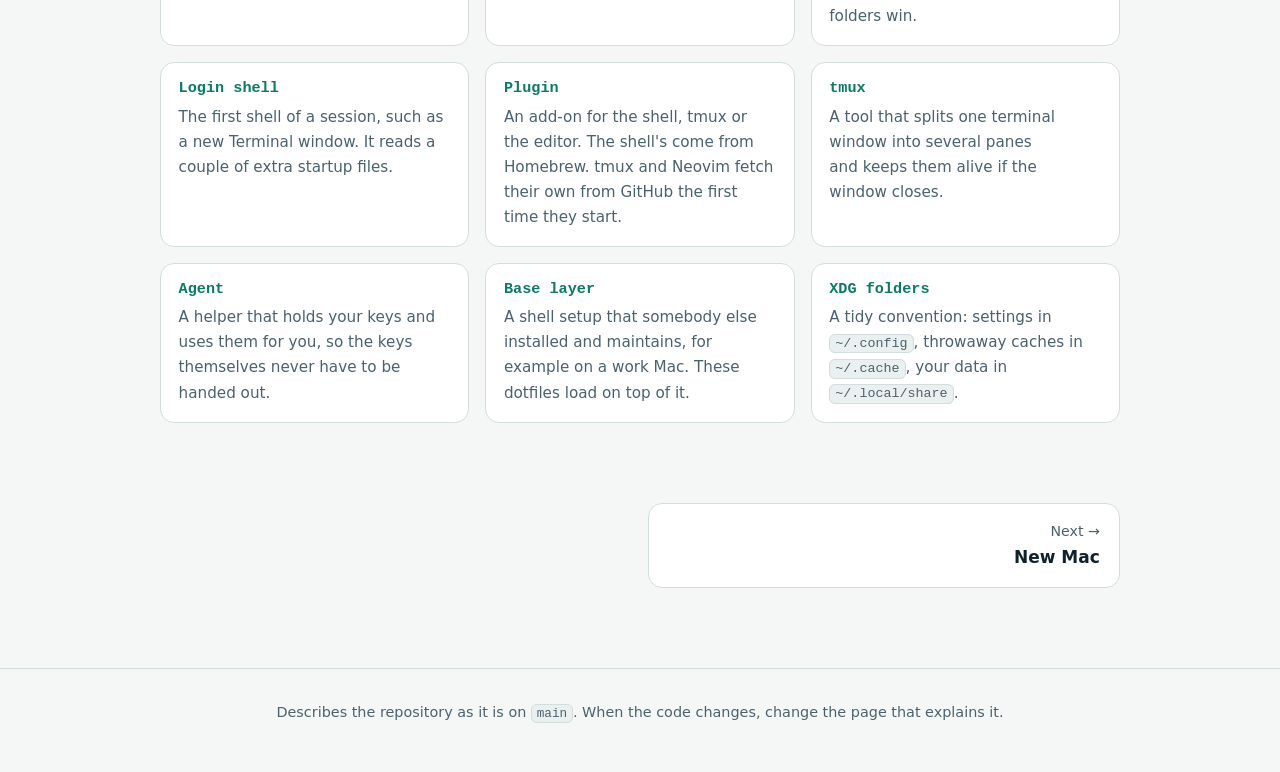
==== commit ac445869: "feat(claude): link Claude Code's settings, instructions and skills Claude Code's own configuration w" ====
--- a/guides/index.html
+++ b/guides/index.html
@@ -105,7 +105,7 @@
     </ul>
 
     <h2 id="map">A map of the repository</h2>
-    <p>The top level is small on purpose. Two folders are linked into your home folder piece by piece, one file is a shopping list, and the rest is machinery.</p>
+    <p>The top level is small on purpose. Three folders are linked into your home folder piece by piece, one file is a shopping list, and the rest is machinery.</p>
 
     <ul class="tree">
       <li><span class="path tone-yellow">Brewfile</span><span class="what">The shopping list. Every command-line tool, app and font Homebrew should install.</span></li>
@@ -117,6 +117,7 @@
       <li class="sub"><span class="path">ghostty/</span><span class="what">The Ghostty terminal app: its font and the same Gotham colors.</span></li>
       <li class="sub"><span class="path">mise/ gh/ homebrew/ karabiner/ starship.toml</span><span class="what">Language runtimes, the GitHub CLI, Homebrew's own switches, the Caps Lock remap and the prompt.</span></li>
       <li><span class="path tone-cyan">ssh/</span><span class="what">SSH settings. Its one file, <code>config</code>, is linked into <code>~/.ssh</code>.</span></li>
+      <li><span class="path tone-green">claude/</span><span class="what">Claude Code: its settings, the instructions it reads in every project, and any skills, agents and commands. Each is linked into <code>~/.claude</code>.</span></li>
       <li><span class="path tone-orange">script/</span><span class="what">The robots: <code>bootstrap</code>, <code>setup</code>, <code>macos</code>, <code>after-setup</code>, <code>update</code>, <code>doctor</code>, <code>identity</code>, <code>apps</code>, <code>remove</code>, and the maintenance checks.</span></li>
       <li><span class="path tone-violet">test/</span><span class="what">Checks that all of the above still works, including on a brand-new Mac in a virtual machine.</span></li>
       <li><span class="path tone-muted">guides/</span><span class="what">These pages. Plain HTML, no build step.</span></li>
--- a/guides/assets/guide.css
+++ b/guides/assets/guide.css
@@ -911,7 +911,7 @@
 }
 
 /* Each case borrows the grid's rows, so headings, chips and text line up
-   across the three columns however many chips a case holds. */
+   across the columns however many chips a case holds. */
 .aside-case {
   display: grid;
   grid-row: span 3;
